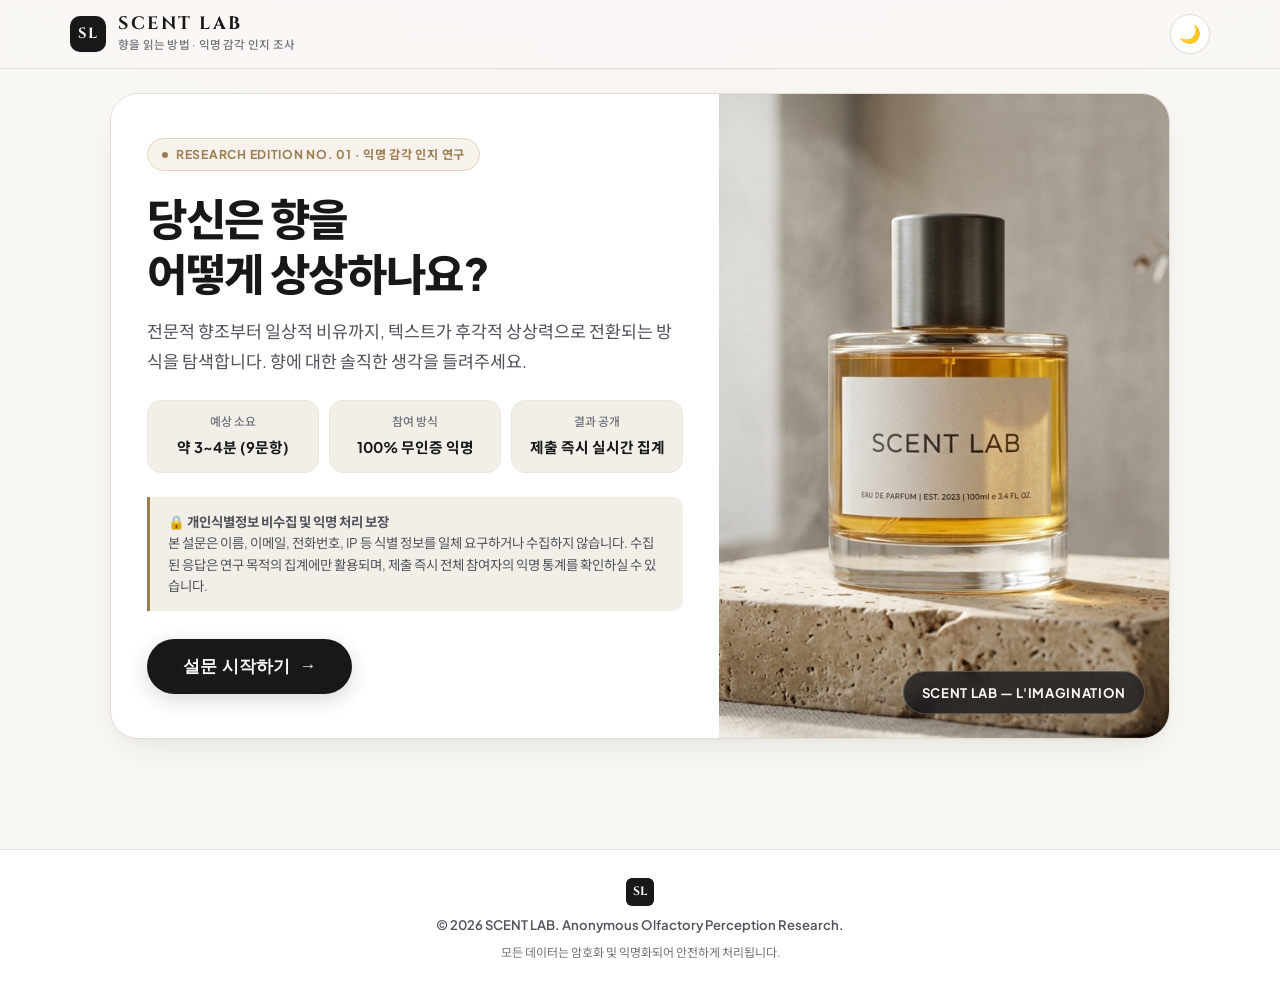
==== index.html @ ae336a23 "feat: refine minimalist luxury design and mobile UX, removing extraneous UI clutter" ====
<!DOCTYPE html>
<html lang="ko" data-theme="light">
<head>
  <meta charset="UTF-8">
  <meta name="viewport" content="width=device-width, initial-scale=1.0, maximum-scale=5.0">
  <title>SCENT LAB — 당신은 향을 어떻게 상상하나요?</title>
  <meta name="description" content="향수 설명을 읽고 실제 향이 어떻게 떠오르는지 알아보는 3분 익명 감각 인지 조사 웹앱입니다.">
  <meta name="theme-color" content="#FAF8F5" media="(prefers-color-scheme: light)">
  <meta name="theme-color" content="#0C0A09" media="(prefers-color-scheme: dark)">
  <meta name="apple-mobile-web-app-capable" content="yes">
  <meta name="apple-mobile-web-app-status-bar-style" content="default">
  <link rel="preconnect" href="https://fonts.googleapis.com">
  <link rel="preconnect" href="https://fonts.gstatic.com" crossorigin>
  <link href="https://fonts.googleapis.com/css2?family=Cinzel:wght@500;600;700&family=Noto+Sans+KR:wght@300;400;500;600;700;800&family=Plus+Jakarta+Sans:wght@400;500;600;700;800&display=swap" rel="stylesheet">
  <link rel="stylesheet" href="style.css">
</head>
<body>
  <a href="#main-content" class="skip-link">본문으로 건너뛰기</a>

  <!-- Header -->
  <header class="app-header">
    <div class="header-container">
      <a href="#" class="brand-anchor" aria-label="SCENT LAB 홈">
        <div class="brand-monogram" aria-hidden="true">SL</div>
        <div class="brand-meta">
          <span class="brand-name">SCENT LAB</span>
          <span class="brand-desc">향을 읽는 방법 · 익명 감각 인지 조사</span>
        </div>
      </a>

      <div class="header-controls">
        <button type="button" id="theme-toggle-btn" class="theme-toggle-btn" aria-label="다크 모드 또는 라이트 모드로 테마 전환" title="다크 / 라이트 모드 전환">
          <span id="theme-icon" aria-hidden="true">🌙</span>
        </button>
      </div>
    </div>
  </header>

  <!-- Main Views Container -->
  <main id="main-content" class="app-main">
    
    <!-- ==================== VIEW 1: HERO LANDING ==================== -->
    <section id="view-landing" class="view-panel active" aria-labelledby="landing-title-id">
      <div class="hero-editorial-wrap">
        <div class="hero-two-column-split">
          
          <!-- Left: Editorial Content -->
          <div class="hero-left-content">
            <div class="hero-edition-pill">
              <span class="dot" aria-hidden="true"></span>
              <span>Research Edition No. 01 · 익명 감각 인지 연구</span>
            </div>

            <h1 id="landing-title-id" class="hero-main-headline">
              당신은 향을<br>어떻게 상상하나요?
            </h1>

            <p class="hero-sub-statement">
              전문적 향조부터 일상적 비유까지, 텍스트가 후각적 상상력으로 전환되는 방식을 탐색합니다. 향에 대한 솔직한 생각을 들려주세요.
            </p>

            <!-- Stats Banner: 3 Compact Cards -->
            <div class="hero-stats-banner">
              <div class="hero-stat-card">
                <span class="stat-card-label">예상 소요</span>
                <span class="stat-card-value">약 3~4분 (9문항)</span>
              </div>
              <div class="hero-stat-card">
                <span class="stat-card-label">참여 방식</span>
                <span class="stat-card-value">100% 무인증 익명</span>
              </div>
              <div class="hero-stat-card">
                <span class="stat-card-label">결과 공개</span>
                <span class="stat-card-value">제출 즉시 실시간 집계</span>
              </div>
            </div>

            <!-- Privacy Guarantee Banner -->
            <div class="hero-privacy-clause">
              <strong>🔒 개인식별정보 비수집 및 익명 처리 보장</strong>
              <p>본 설문은 이름, 이메일, 전화번호, IP 등 식별 정보를 일체 요구하거나 수집하지 않습니다. 수집된 응답은 연구 목적의 집계에만 활용되며, 제출 즉시 전체 참여자의 익명 통계를 확인하실 수 있습니다.</p>
            </div>

            <button type="button" id="btn-start-survey" class="hero-cta-btn">
              <span>설문 시작하기</span>
              <span class="arrow-icon" aria-hidden="true">→</span>
            </button>
          </div>

          <!-- Right: Perfume Visual Plinth -->
          <div class="hero-visual-pane">
            <img src="assets/perfume-hero.jpg" alt="SCENT LAB 니치 향수 시그니처 글래스 보틀" class="hero-bottle-img">
            <div class="hero-badge-overlay">
              <span class="hero-badge-title">SCENT LAB — L'IMAGINATION</span>
            </div>
          </div>

        </div>
      </div>
    </section>

    <!-- ==================== VIEW 2: SURVEY ==================== -->
    <section id="view-survey" class="view-panel" aria-label="향수 인식 설문 조사">
      
      <!-- Progress Bar -->
      <div class="survey-progress-bar-wrap">
        <div class="progress-header-row">
          <span id="progress-label" class="progress-step-text">진행 상황: 1단계 / 4단계</span>
          <span id="progress-percent" class="progress-pct-badge">0%</span>
        </div>
        <div class="progress-groove" role="progressbar" aria-valuemin="0" aria-valuemax="100" aria-valuenow="0" id="survey-progressbar">
          <div id="progress-fill" class="progress-fill-glow"></div>
        </div>
      </div>

      <!-- 2-Column Responsive Layout -->
      <div class="survey-grid-container">
        
        <!-- Reference Panel: Left Column -->
        <aside id="reference-panel" class="reference-sticky-deck" aria-label="향 설명 참고자료">
          <div class="ref-photo-header">
            <img src="assets/perfume-lab.jpg" alt="향수 연구소 시향지 아틀리에">
            <div class="ref-photo-overlay">
              <span class="ref-photo-title">Sensory Lab Notes</span>
            </div>
          </div>

          <div class="ref-deck-content">
            <button type="button" id="ref-accordion-btn" class="ref-accordion-trigger" aria-expanded="true" aria-controls="ref-content">
              <span>향 설명 참고자료</span>
              <span class="ref-accordion-icon" aria-hidden="true">▼</span>
            </button>

            <div id="ref-content" class="ref-content-body">
              <p id="ref-intro-text" class="ref-intro-note">
                다음은 향수를 표현하는 세 가지 설명 방식입니다. 각 설명을 읽고 실제로 어떤 향이 날지 상상해 본 뒤 질문에 답변해 주세요.
              </p>

              <div class="scent-cards-stack">
                <!-- Card A -->
                <article id="card-desc-a" class="scent-spec-box">
                  <div class="scent-box-top">
                    <span class="scent-badge-tag">설명 A</span>
                    <span class="scent-tone-label">전문 용어 / 노트 기반</span>
                  </div>
                  <p class="scent-quote-text">
                    "알데하이드 탑 노트와 오크모스, 일랑일랑이 어우러지며, 베이스의 애니멀릭한 머스크로 마무리되는 향"
                  </p>
                </article>

                <!-- Card B -->
                <article id="card-desc-b" class="scent-spec-box">
                  <div class="scent-box-top">
                    <span class="scent-badge-tag">설명 B</span>
                    <span class="scent-tone-label">감성적 / 추상적 묘사</span>
                  </div>
                  <p class="scent-quote-text">
                    "햇살이 쏟아지는 주말 아침, 새하얀 침구 위에서 뒹굴 때 느껴지는 나른하고 포근한 분위기의 향"
                  </p>
                </article>

                <!-- Card C -->
                <article id="card-desc-c" class="scent-spec-box">
                  <div class="scent-box-top">
                    <span class="scent-badge-tag">설명 C</span>
                    <span class="scent-tone-label">경험 / 비유 기반</span>
                  </div>
                  <p class="scent-quote-text">
                    "햇볕에 바싹 말린 깨끗한 면 티셔츠에서 나는 뽀송뽀송한 섬유유연제 냄새"
                  </p>
                </article>
              </div>
            </div>
          </div>
        </aside>

        <!-- Right: Survey Questions Stream -->
        <div class="survey-questions-stream">

          <!-- Validation Alert -->
          <div id="validation-alert" class="error-alert-banner" role="alert" aria-live="assertive">
            <span aria-hidden="true">⚠️</span>
            <span id="validation-error-text">모든 필수 항목에 답변해 주세요.</span>
          </div>

          <form id="survey-form" novalidate>
            
            <!-- SECTION 1: Q1, Q2 -->
            <div id="sec-1" class="section-wrapper active">
              
              <!-- Q1 -->
              <div id="q1-card" class="question-deck-card">
                <fieldset class="question-fieldset">
                  <legend class="question-legend-title">
                    Q1. 평소 향수에 대한 관심도와 사용 빈도는 어느 정도인가요?
                  </legend>
                  <div class="choices-stack">
                    <label class="choice-card-label" for="q1_beginner">
                      <input type="radio" id="q1_beginner" name="q1" value="beginner">
                      <span class="custom-radio-mark" aria-hidden="true"></span>
                      <span class="choice-content-text">향수를 거의 사용하지 않거나, 이제 막 관심을 가지기 시작했다.</span>
                    </label>
                    <label class="choice-card-label" for="q1_general">
                      <input type="radio" id="q1_general" name="q1" value="general">
                      <span class="custom-radio-mark" aria-hidden="true"></span>
                      <span class="choice-content-text">가끔 사용하며, 유명한 향수 위주로 알고 있다.</span>
                    </label>
                    <label class="choice-card-label" for="q1_experienced">
                      <input type="radio" id="q1_experienced" name="q1" value="experienced">
                      <span class="custom-radio-mark" aria-hidden="true"></span>
                      <span class="choice-content-text">자주 사용하며, 다양한 향조(노트)와 브랜드에 대해 잘 알고 있다.</span>
                    </label>
                  </div>
                </fieldset>
              </div>

              <!-- Q2 -->
              <div id="q2-card" class="question-deck-card">
                <fieldset class="question-fieldset">
                  <legend class="question-legend-title">
                    Q2. 지금까지 온라인에서 직접 시향하지 않고 향수를 구매(블라인드 구매)한 횟수는 총 몇 회인가요?
                  </legend>
                  <div class="question-hint-box">
                    ※ 블라인드 구매란 향수를 직접 맡아보지 않고, 온라인의 설명이나 후기 등을 참고하여 구매하는 것을 의미합니다.
                  </div>
                  <div class="choices-grid-compact">
                    <label class="choice-card-label" for="q2_0">
                      <input type="radio" id="q2_0" name="q2" value="0">
                      <span class="custom-radio-mark" aria-hidden="true"></span>
                      <span class="choice-content-text">0회 (구매 경험 없음)</span>
                    </label>
                    <label class="choice-card-label" for="q2_1">
                      <input type="radio" id="q2_1" name="q2" value="1">
                      <span class="custom-radio-mark" aria-hidden="true"></span>
                      <span class="choice-content-text">1회</span>
                    </label>
                    <label class="choice-card-label" for="q2_2">
                      <input type="radio" id="q2_2" name="q2" value="2">
                      <span class="custom-radio-mark" aria-hidden="true"></span>
                      <span class="choice-content-text">2회</span>
                    </label>
                    <label class="choice-card-label" for="q2_3">
                      <input type="radio" id="q2_3" name="q2" value="3">
                      <span class="custom-radio-mark" aria-hidden="true"></span>
                      <span class="choice-content-text">3회</span>
                    </label>
                    <label class="choice-card-label" for="q2_4">
                      <input type="radio" id="q2_4" name="q2" value="4">
                      <span class="custom-radio-mark" aria-hidden="true"></span>
                      <span class="choice-content-text">4회</span>
                    </label>
                    <label class="choice-card-label" for="q2_5">
                      <input type="radio" id="q2_5" name="q2" value="5">
                      <span class="custom-radio-mark" aria-hidden="true"></span>
                      <span class="choice-content-text">5회</span>
                    </label>
                    <label class="choice-card-label" for="q2_6_10">
                      <input type="radio" id="q2_6_10" name="q2" value="6_10">
                      <span class="custom-radio-mark" aria-hidden="true"></span>
                      <span class="choice-content-text">6~10회</span>
                    </label>
                    <label class="choice-card-label" for="q2_11_plus">
                      <input type="radio" id="q2_11_plus" name="q2" value="11_plus">
                      <span class="custom-radio-mark" aria-hidden="true"></span>
                      <span class="choice-content-text">11회 이상</span>
                    </label>
                  </div>
                </fieldset>
              </div>

            </div>

            <!-- SECTION 2: Q3 (조건부 분기) -->
            <div id="sec-2" class="section-wrapper">
              <div id="q3-card" class="question-deck-card">
                <fieldset class="question-fieldset">
                  <legend class="question-legend-title">
                    Q3. 가장 최근 블라인드 구매한 향수의 실제 향은 기대했던 향과 비교했을 때 얼마나 만족스러웠나요?
                  </legend>
                  
                  <div class="scale-rating-deck">
                    <div class="scale-tiles-grid">
                      <label class="scale-tile-btn" for="q3_1">
                        <input type="radio" id="q3_1" name="q3" value="1">
                        <span class="scale-digit">1</span>
                      </label>
                      <label class="scale-tile-btn" for="q3_2">
                        <input type="radio" id="q3_2" name="q3" value="2">
                        <span class="scale-digit">2</span>
                      </label>
                      <label class="scale-tile-btn" for="q3_3">
                        <input type="radio" id="q3_3" name="q3" value="3">
                        <span class="scale-digit">3</span>
                      </label>
                      <label class="scale-tile-btn" for="q3_4">
                        <input type="radio" id="q3_4" name="q3" value="4">
                        <span class="scale-digit">4</span>
                      </label>
                      <label class="scale-tile-btn" for="q3_5">
                        <input type="radio" id="q3_5" name="q3" value="5">
                        <span class="scale-digit">5</span>
                      </label>
                    </div>
                    <div class="scale-poles-row">
                      <span>1: 매우 불만족</span>
                      <span>3: 보통</span>
                      <span>5: 매우 만족</span>
                    </div>
                  </div>
                </fieldset>
              </div>
            </div>

            <!-- SECTION 3: Q4, Q5 -->
            <div id="sec-3" class="section-wrapper">
              
              <!-- Q4 -->
              <div id="q4-card" class="question-deck-card">
                <fieldset class="question-fieldset">
                  <legend class="question-legend-title">
                    Q4. [설명 A]와 같은 전문적인 향료 중심 설명을 읽었을 때, 실제 향이 얼마나 구체적으로 상상되시나요?
                  </legend>
                  <p class="question-hint-box">※ 참고자료의 [설명 A] 문장을 읽고 답변해 주세요.</p>

                  <div class="scale-rating-deck">
                    <div class="scale-tiles-grid">
                      <label class="scale-tile-btn" for="q4_1">
                        <input type="radio" id="q4_1" name="q4" value="1">
                        <span class="scale-digit">1</span>
                      </label>
                      <label class="scale-tile-btn" for="q4_2">
                        <input type="radio" id="q4_2" name="q4" value="2">
                        <span class="scale-digit">2</span>
                      </label>
                      <label class="scale-tile-btn" for="q4_3">
                        <input type="radio" id="q4_3" name="q4" value="3">
                        <span class="scale-digit">3</span>
                      </label>
                      <label class="scale-tile-btn" for="q4_4">
                        <input type="radio" id="q4_4" name="q4" value="4">
                        <span class="scale-digit">4</span>
                      </label>
                      <label class="scale-tile-btn" for="q4_5">
                        <input type="radio" id="q4_5" name="q4" value="5">
                        <span class="scale-digit">5</span>
                      </label>
                    </div>
                    <div class="scale-poles-row">
                      <span>1: 전혀 상상되지 않음</span>
                      <span>3: 보통이다</span>
                      <span>5: 매우 선명하게 상상됨</span>
                    </div>
                  </div>
                </fieldset>
              </div>

              <!-- Q5 -->
              <div id="q5-card" class="question-deck-card">
                <fieldset class="question-fieldset">
                  <legend class="question-legend-title">
                    Q5. [설명 A]를 읽고 향을 상상할 때, 다음 중 어떤 것에 가장 크게 의존하셨나요?
                  </legend>
                  <div class="choices-stack">
                    <label class="choice-card-label" for="q5_ingredient">
                      <input type="radio" id="q5_ingredient" name="q5" value="ingredient_knowledge">
                      <span class="custom-radio-mark" aria-hidden="true"></span>
                      <span class="choice-content-text">'알데하이드', '오크모스' 등 개별 향료에 대한 나의 사전 지식</span>
                    </label>
                    <label class="choice-card-label" for="q5_word">
                      <input type="radio" id="q5_word" name="q5" value="word_impression">
                      <span class="custom-radio-mark" aria-hidden="true"></span>
                      <span class="choice-content-text">단어들이 주는 막연한 어감이나 전반적인 분위기</span>
                    </label>
                    <label class="choice-card-label" for="q5_memory">
                      <input type="radio" id="q5_memory" name="q5" value="past_smell_memory">
                      <span class="custom-radio-mark" aria-hidden="true"></span>
                      <span class="choice-content-text">과거에 맡아본 비슷한 향수나 화장품의 기억</span>
                    </label>
                    <label class="choice-card-label" for="q5_cannot">
                      <input type="radio" id="q5_cannot" name="q5" value="cannot_imagine">
                      <span class="custom-radio-mark" aria-hidden="true"></span>
                      <span class="choice-content-text">향이 거의 상상되지 않음</span>
                    </label>
                  </div>
                </fieldset>
              </div>

            </div>

            <!-- SECTION 4: Q6, Q7 -->
            <div id="sec-4" class="section-wrapper">
              
              <!-- Q6 -->
              <div id="q6-card" class="question-deck-card">
                <fieldset class="question-fieldset">
                  <legend class="question-legend-title">
                    Q6. 위 세 가지 설명(A, B, C) 중 실제 향을 머릿속으로 떠올리기 가장 쉬웠던 설명은 무엇인가요?
                  </legend>

                  <div class="choices-stack">
                    <label class="choice-card-label" for="q6_a">
                      <input type="radio" id="q6_a" name="q6" value="a">
                      <span class="custom-radio-mark" aria-hidden="true"></span>
                      <span class="choice-content-text">설명 A (전문 용어 / 노트 기반)</span>
                    </label>
                    <label class="choice-card-label" for="q6_b">
                      <input type="radio" id="q6_b" name="q6" value="b">
                      <span class="custom-radio-mark" aria-hidden="true"></span>
                      <span class="choice-content-text">설명 B (감성적 / 추상적 묘사)</span>
                    </label>
                    <label class="choice-card-label" for="q6_c">
                      <input type="radio" id="q6_c" name="q6" value="c">
                      <span class="custom-radio-mark" aria-hidden="true"></span>
                      <span class="choice-content-text">설명 C (경험 / 비유 기반)</span>
                    </label>
                  </div>
                </fieldset>
              </div>

              <!-- Q7 -->
              <div id="q7-card" class="question-deck-card">
                <fieldset class="question-fieldset">
                  <legend class="question-legend-title">
                    Q7. 향수의 텍스트 설명을 읽고 향을 상상할 때, 평소 본인은 어떤 방식을 주로 사용하나요?
                  </legend>
                  <div class="choices-stack">
                    <label class="choice-card-label" for="q7_combine">
                      <input type="radio" id="q7_combine" name="q7" value="combine_notes">
                      <span class="custom-radio-mark" aria-hidden="true"></span>
                      <span class="choice-content-text">탑/미들/베이스 노트의 향료들을 머릿속에서 조합해 본다.</span>
                    </label>
                    <label class="choice-card-label" for="q7_mood">
                      <input type="radio" id="q7_mood" name="q7" value="imagine_mood">
                      <span class="custom-radio-mark" aria-hidden="true"></span>
                      <span class="choice-content-text">설명이 주는 이미지나 분위기(예: 시크함, 따뜻함)를 떠올린다.</span>
                    </label>
                    <label class="choice-card-label" for="q7_match">
                      <input type="radio" id="q7_match" name="q7" value="match_memory">
                      <span class="custom-radio-mark" aria-hidden="true"></span>
                      <span class="choice-content-text">과거에 경험했던 특정 공간, 사물, 자연의 냄새와 연결해 본다.</span>
                    </label>
                  </div>
                </fieldset>
              </div>

            </div>

            <!-- SECTION 5: Q8, Q9 -->
            <div id="sec-5" class="section-wrapper">
              
              <!-- Q8 -->
              <div id="q8-card" class="question-deck-card">
                <fieldset class="question-fieldset">
                  <legend class="question-legend-title">
                    Q8. 온라인에서 향수를 구매한다고 가정할 때, 다음 중 어떤 방식의 설명이 실제 향을 예상하는 데 가장 도움이 될 것 같나요?
                  </legend>
                  <div class="choices-stack">
                    <label class="choice-card-label" for="q8_pro">
                      <input type="radio" id="q8_pro" name="q8" value="professional">
                      <span class="custom-radio-mark" aria-hidden="true"></span>
                      <span class="choice-content-text">전문적인 향조 구조 제공 (예: 탑-베르가못, 미들-자스민, 베이스-머스크)</span>
                    </label>
                    <label class="choice-card-label" for="q8_emo">
                      <input type="radio" id="q8_emo" name="q8" value="emotional">
                      <span class="custom-radio-mark" aria-hidden="true"></span>
                      <span class="choice-content-text">감성적인 분위기와 스토리 제공 (예: 이슬 맺힌 숲속을 걷는 듯한 신비로움)</span>
                    </label>
                    <label class="choice-card-label" for="q8_day">
                      <input type="radio" id="q8_day" name="q8" value="everyday">
                      <span class="custom-radio-mark" aria-hidden="true"></span>
                      <span class="choice-content-text">일상적이고 직관적인 비유 제공 (예: 갓 씻고 나온 후의 비누 향, 섬유유연제 향)</span>
                    </label>
                  </div>
                </fieldset>
              </div>

              <!-- Q9 -->
              <div id="q9-card" class="question-deck-card">
                <fieldset class="question-fieldset">
                  <legend class="question-legend-title">
                    Q9. 기존 향수 쇼핑몰에서 주로 사용하는 감성적이고 추상적인 묘사(예: 파리의 밤거리, 우아한 여인의 향기 등)가 실제 향을 예상하는 데 얼마나 신뢰할 만하다고 생각하시나요?
                  </legend>
                  
                  <div class="scale-rating-deck">
                    <div class="scale-tiles-grid">
                      <label class="scale-tile-btn" for="q9_1">
                        <input type="radio" id="q9_1" name="q9" value="1">
                        <span class="scale-digit">1</span>
                      </label>
                      <label class="scale-tile-btn" for="q9_2">
                        <input type="radio" id="q9_2" name="q9" value="2">
                        <span class="scale-digit">2</span>
                      </label>
                      <label class="scale-tile-btn" for="q9_3">
                        <input type="radio" id="q9_3" name="q9" value="3">
                        <span class="scale-digit">3</span>
                      </label>
                      <label class="scale-tile-btn" for="q9_4">
                        <input type="radio" id="q9_4" name="q9" value="4">
                        <span class="scale-digit">4</span>
                      </label>
                      <label class="scale-tile-btn" for="q9_5">
                        <input type="radio" id="q9_5" name="q9" value="5">
                        <span class="scale-digit">5</span>
                      </label>
                    </div>
                    <div class="scale-poles-row">
                      <span>1: 전혀 신뢰하지 않음</span>
                      <span>3: 보통이다</span>
                      <span>5: 매우 신뢰한다</span>
                    </div>
                  </div>
                </fieldset>
              </div>

            </div>

            <!-- Sticky Bottom Form Action Dock -->
            <div class="form-nav-dock">
              <div class="form-nav-deck">
                <button type="button" id="btn-prev" class="btn-nav-prev" style="display: none;">
                  ← 이전
                </button>
                <div style="flex: 1;"></div>
                <button type="button" id="btn-next" class="btn-nav-next">
                  다음 단계 →
                </button>
                <button type="button" id="btn-submit" class="btn-nav-next" style="display: none;">
                  응답 제출하기
                </button>
              </div>
            </div>

          </form>

        </div>

      </div>

    </section>

    <!-- ==================== VIEW 3: SUBMITTING ==================== -->
    <section id="view-submitting" class="view-panel" aria-live="polite">
      <div class="submitting-card">
        <div class="luxury-spinner" aria-hidden="true"></div>
        <h2 class="submitting-title">응답을 제출하는 중입니다</h2>
        <p class="submitting-desc">익명 데이터를 안전하게 기록하고 실시간 통계 결과를 불러오고 있습니다...</p>
      </div>
    </section>

    <!-- ==================== VIEW 4: SUCCESS & STATS ==================== -->
    <section id="view-success" class="view-panel" aria-labelledby="success-title-id">
      
      <div class="success-header-card">
        <div class="success-check-badge" aria-hidden="true">✓</div>
        <h1 id="success-title-id" class="success-heading-text">응답이 성공적으로 제출되었습니다</h1>
        <p class="success-lead-text">소중한 의견에 깊이 감사드립니다. 전체 참여자의 실시간 익명 집계 통계를 확인하세요.</p>
      </div>

      <div id="stats-container">
        
        <div class="dashboard-title-row">
          <div class="dashboard-heading-group">
            <h2 class="dashboard-title">전체 참여자 응답 실시간 집계</h2>
            <span class="dashboard-sub">익명 통계 데이터</span>
          </div>
          <span id="stats-total-badge" class="sample-n-badge">총 접수: 0건</span>
        </div>

        <!-- 1) 표본 수 부족 안내 (< 5건) -->
        <div id="stats-insufficient" class="insufficient-box" style="display: none;">
          <p><strong>📊 개인정보 보호 및 익명성 보장을 위해 최소 5건 이상 접수 시 통계가 공개됩니다.</strong></p>
          <p id="stats-insufficient-msg" class="insufficient-subtext">
            현재 총 0건이 접수되었습니다. 일정 건수가 모이면 자동으로 통계가 표시됩니다.
          </p>
        </div>

        <!-- 2) 통계 준비 완료 (>= 5건) -->
        <div id="stats-ready" class="stats-content-deck" style="display: none;">
          
          <!-- Key Insights Header Grid (Q6, Q8) -->
          <div class="featured-insights-grid">
            
            <!-- Q6 Card -->
            <article class="insight-card gold-highlight" id="stat-card-q6">
              <div class="insight-card-header">
                <h3 class="insight-title-text">Q6. 상상하기 가장 쉬웠던 설명</h3>
                <span class="key-tag">핵심 인사이트</span>
              </div>
              <div class="bars-container" id="chart-bars-q6"></div>
            </article>

            <!-- Q8 Card -->
            <article class="insight-card gold-highlight" id="stat-card-q8">
              <div class="insight-card-header">
                <h3 class="insight-title-text">Q8. 실제 향 예상에 도움되는 설명</h3>
                <span class="key-tag">구매 정보 가치</span>
              </div>
              <div class="bars-container" id="chart-bars-q8"></div>
            </article>

          </div>

          <!-- Full Questions Accordion -->
          <div class="full-stats-accordion">
            <button type="button" id="toggle-all-stats-btn" class="accordion-btn" aria-expanded="false" aria-controls="all-stats-wrapper">
              <span class="accordion-btn-text">전체 문항(Q1 ~ Q9) 상세 통계 보기</span>
              <span id="all-stats-icon" class="accordion-arrow" aria-hidden="true">▼</span>
            </button>

            <div id="all-stats-wrapper" class="all-charts-grid" style="display: none;">
              
              <!-- Q1 -->
              <article class="insight-card" id="stat-card-q1">
                <div class="insight-card-header">
                  <h4 class="insight-title-text">Q1. 평소 향수 관심도/빈도</h4>
                </div>
                <div class="bars-container" id="chart-bars-q1"></div>
              </article>

              <!-- Q2 -->
              <article class="insight-card" id="stat-card-q2">
                <div class="insight-card-header">
                  <h4 class="insight-title-text">Q2. 블라인드 구매 횟수</h4>
                </div>
                <div class="bars-container" id="chart-bars-q2"></div>
              </article>

              <!-- Q3 -->
              <article class="insight-card" id="stat-card-q3">
                <div class="insight-card-header">
                  <h4 class="insight-title-text">Q3. 최근 블라인드 구매 만족도</h4>
                  <span class="mean-pill-badge" id="mean-badge-q3">평균 -점</span>
                </div>
                <div id="q3-hidden-notice" class="q3-notice-text" style="display: none;">
                  * 블라인드 구매 유경험자(Q2 &gt; 0) 응답이 5건 미만입니다.
                </div>
                <div class="bars-container" id="chart-bars-q3"></div>
              </article>

              <!-- Q4 -->
              <article class="insight-card" id="stat-card-q4">
                <div class="insight-card-header">
                  <h4 class="insight-title-text">Q4. 전문 설명(A) 상상 선명도</h4>
                  <span class="mean-pill-badge" id="mean-badge-q4">평균 -점</span>
                </div>
                <div class="bars-container" id="chart-bars-q4"></div>
              </article>

              <!-- Q5 -->
              <article class="insight-card" id="stat-card-q5">
                <div class="insight-card-header">
                  <h4 class="insight-title-text">Q5. 전문 설명 상상 시 의존 정보</h4>
                </div>
                <div class="bars-container" id="chart-bars-q5"></div>
              </article>

              <!-- Q7 -->
              <article class="insight-card" id="stat-card-q7">
                <div class="insight-card-header">
                  <h4 class="insight-title-text">Q7. 평소 텍스트 향 상상 방식</h4>
                </div>
                <div class="bars-container" id="chart-bars-q7"></div>
              </article>

              <!-- Q9 -->
              <article class="insight-card" id="stat-card-q9">
                <div class="insight-card-header">
                  <h4 class="insight-title-text">Q9. 기존 감성 묘사 신뢰도</h4>
                  <span class="mean-pill-badge" id="mean-badge-q9">평균 -점</span>
                </div>
                <div class="bars-container" id="chart-bars-q9"></div>
              </article>

            </div>
          </div>

          <p class="disclaimer-caption">
            * 본 통계는 참여자들의 주관적 인식에 대한 익명 집계이며, 특정 향수의 객관적 품질을 증명하는 것은 아닙니다.
          </p>

        </div>

      </div>

    </section>

    <!-- ==================== VIEW 5: CLOSED ==================== -->
    <section id="view-closed" class="view-panel" aria-labelledby="closed-title-id">
      <div class="closed-box">
        <h1 id="closed-title-id" class="hero-main-headline">설문 조사가 종료되었습니다</h1>
        <p class="hero-sub-statement">SCENT LAB 향수 인식 조사가 마감되었습니다. 참여해 주신 모든 분들께 진심으로 감사드립니다.</p>
      </div>
    </section>

    <!-- ==================== VIEW 6: ERROR ==================== -->
    <section id="view-error" class="view-panel" aria-labelledby="error-title-id">
      <div class="error-box">
        <h2 id="error-heading-id" class="error-heading">접속 또는 저장 중 오류가 발생했습니다</h2>
        <p id="error-msg-text" class="hero-sub-statement">일시적인 네트워크 장애이거나 서버 설정 확인이 필요합니다.</p>
        <button type="button" id="btn-retry" class="hero-cta-btn">다시 시도하기</button>
      </div>
    </section>

  </main>

  <!-- Footer -->
  <footer class="app-footer">
    <div class="footer-container">
      <div class="footer-monogram">SL</div>
      <p class="footer-copy">© 2026 SCENT LAB. Anonymous Olfactory Perception Research.</p>
      <p class="footer-sub">모든 데이터는 암호화 및 익명화되어 안전하게 처리됩니다.</p>
    </div>
  </footer>

  <!-- Application Logic -->
  <script src="app.js"></script>
</body>
</html>
---- style.css ----
/* ==========================================================================
   SCENT LAB — Ultra-Luxury Niche Perfume Perception Research Design System
   Achromatic & Warm Travertine Palette · Mobile-First Responsive Architecture
   ========================================================================== */

@import url('https://fonts.googleapis.com/css2?family=Plus+Jakarta+Sans:ital,wght@0,300;0,400;0,500;0,600;0,700;0,800;1,400&family=Noto+Sans+KR:wght@300;400;500;600;700;800&family=Cinzel:wght@500;600;700&display=swap');

:root {
  /* Light Mode Palette (Warm Travertine, Fine Glass, Charcoal) */
  --bg-main: #FAF8F5;
  --bg-surface: #FFFFFF;
  --bg-card: rgba(255, 255, 255, 0.96);
  --bg-subtle: #F2EFE9;
  --bg-hover: #E9E5DD;

  --border-color: #E2DDD5;
  --border-subtle: #EBE7DF;
  --border-focus: #18181B;

  --text-main: #18181B;
  --text-sub: #52525B;
  --text-muted: #71717A;
  --text-inverse: #FAF8F5;

  --primary: #18181B;
  --primary-hover: #27272A;
  --primary-fg: #FAF8F5;

  --scent-gold: #9E7D52;
  --scent-gold-light: #F7F3EC;
  --scent-gold-border: #E2D3BE;

  --danger: #DC2626;
  --danger-bg: #FEF2F2;
  --danger-border: #FECACA;
  --success: #16A34A;
  --success-bg: #F0FDF4;
  --success-border: #BBF7D0;

  --font-serif: 'Cinzel', serif;
  --font-sans: 'Plus Jakarta Sans', 'Noto Sans KR', -apple-system, BlinkMacSystemFont, 'Segoe UI', Roboto, sans-serif;

  --radius-xs: 6px;
  --radius-sm: 10px;
  --radius-md: 14px;
  --radius-lg: 20px;
  --radius-xl: 28px;
  --radius-pill: 9999px;

  --shadow-sm: 0 1px 3px rgba(24, 24, 27, 0.04);
  --shadow-md: 0 4px 16px -2px rgba(24, 24, 27, 0.06), 0 2px 4px -1px rgba(24, 24, 27, 0.03);
  --shadow-lg: 0 16px 36px -8px rgba(24, 24, 27, 0.08), 0 4px 12px -2px rgba(24, 24, 27, 0.04);
  --shadow-glow: 0 0 25px rgba(158, 125, 82, 0.18);

  --transition-fast: 0.16s cubic-bezier(0.16, 1, 0.3, 1);
  --transition-smooth: 0.28s cubic-bezier(0.16, 1, 0.3, 1);
}

[data-theme="dark"] {
  --bg-main: #0C0A09;
  --bg-surface: #141210;
  --bg-card: rgba(20, 18, 16, 0.96);
  --bg-subtle: #1F1C18;
  --bg-hover: #2B2722;

  --border-color: #2D2822;
  --border-subtle: #221E1A;
  --border-focus: #F4F4F5;

  --text-main: #F4F4F5;
  --text-sub: #A1A1AA;
  --text-muted: #71717A;
  --text-inverse: #0C0A09;

  --primary: #F4F4F5;
  --primary-hover: #E4E4E7;
  --primary-fg: #0C0A09;

  --scent-gold: #CDB393;
  --scent-gold-light: #262019;
  --scent-gold-border: #423628;

  --danger: #EF4444;
  --danger-bg: #2A1212;
  --danger-border: #522020;
  --success: #22C55E;
  --success-bg: #0F2B17;
  --success-border: #1B592D;

  --shadow-sm: 0 1px 3px rgba(0, 0, 0, 0.4);
  --shadow-md: 0 4px 16px -2px rgba(0, 0, 0, 0.5);
  --shadow-lg: 0 16px 36px -8px rgba(0, 0, 0, 0.7);
  --shadow-glow: 0 0 30px rgba(205, 179, 147, 0.22);
}

/* Base Reset & Smooth Scroller */
*, *::before, *::after {
  box-sizing: border-box;
  margin: 0;
  padding: 0;
  -webkit-tap-highlight-color: transparent;
}

html {
  font-size: 16px;
  scroll-behavior: smooth;
  -webkit-text-size-adjust: 100%;
}

body {
  font-family: var(--font-sans);
  background-color: var(--bg-main);
  background-image: radial-gradient(ellipse 80% 50% at 50% -20%, rgba(158, 125, 82, 0.08), transparent 75%);
  color: var(--text-main);
  line-height: 1.6;
  min-height: 100vh;
  display: flex;
  flex-direction: column;
  transition: background-color var(--transition-smooth), color var(--transition-smooth);
  overflow-x: hidden;
}

[data-theme="dark"] body {
  background-image: radial-gradient(ellipse 80% 50% at 50% -20%, rgba(205, 179, 147, 0.07), transparent 75%);
}

/* Accessible Skip Link */
.skip-link {
  position: absolute;
  top: -60px;
  left: 20px;
  background: var(--primary);
  color: var(--primary-fg);
  padding: 10px 22px;
  border-radius: var(--radius-sm);
  z-index: 9999;
  font-weight: 600;
  text-decoration: none;
  transition: top var(--transition-fast);
}
.skip-link:focus {
  top: 16px;
}

/* ==========================================================================
   Header with Glassmorphism
   ========================================================================== */
.app-header {
  position: sticky;
  top: 0;
  z-index: 100;
  background: rgba(250, 248, 245, 0.88);
  backdrop-filter: blur(16px);
  -webkit-backdrop-filter: blur(16px);
  border-bottom: 1px solid var(--border-color);
  transition: background var(--transition-smooth), border-color var(--transition-smooth);
}
[data-theme="dark"] .app-header {
  background: rgba(12, 10, 9, 0.88);
}

.header-container {
  max-width: 1180px;
  margin: 0 auto;
  padding: 14px 20px;
  display: flex;
  justify-content: space-between;
  align-items: center;
}

.brand-anchor {
  display: flex;
  align-items: center;
  gap: 12px;
  text-decoration: none;
  color: inherit;
}

.brand-monogram {
  width: 36px;
  height: 36px;
  background: var(--primary);
  color: var(--primary-fg);
  border-radius: var(--radius-sm);
  display: grid;
  place-content: center;
  font-family: var(--font-serif);
  font-size: 0.92rem;
  font-weight: 700;
  letter-spacing: 0.05em;
  box-shadow: var(--shadow-sm);
}

.brand-meta {
  display: flex;
  flex-direction: column;
}

.brand-name {
  font-family: var(--font-serif);
  font-size: 1.12rem;
  font-weight: 700;
  letter-spacing: 0.14em;
  text-transform: uppercase;
  color: var(--text-main);
  line-height: 1.2;
}

.brand-desc {
  font-size: 0.72rem;
  color: var(--text-muted);
  font-weight: 500;
  letter-spacing: 0.02em;
}

.header-controls {
  display: flex;
  align-items: center;
  gap: 12px;
}

.live-status-pill {
  display: inline-flex;
  align-items: center;
  gap: 6px;
  background: var(--scent-gold-light);
  border: 1px solid var(--scent-gold-border);
  padding: 4px 10px;
  border-radius: var(--radius-pill);
  font-size: 0.72rem;
  font-weight: 700;
  color: var(--scent-gold);
  letter-spacing: 0.06em;
}
.live-dot {
  width: 6px;
  height: 6px;
  background: var(--scent-gold);
  border-radius: 50%;
  animation: pulseLiveDot 2s infinite ease-in-out;
}
@keyframes pulseLiveDot {
  0%, 100% { opacity: 1; transform: scale(1); }
  50% { opacity: 0.4; transform: scale(0.85); }
}

.theme-toggle-btn {
  background: var(--bg-surface);
  border: 1px solid var(--border-color);
  color: var(--text-main);
  width: 40px;
  height: 40px;
  border-radius: var(--radius-pill);
  display: flex;
  align-items: center;
  justify-content: center;
  cursor: pointer;
  transition: all var(--transition-fast);
  box-shadow: var(--shadow-sm);
  font-size: 1.1rem;
}
.theme-toggle-btn:hover {
  background: var(--bg-subtle);
  transform: rotate(15deg);
}
.theme-toggle-btn:active {
  transform: scale(0.92);
}

/* ==========================================================================
   Main Content Layout
   ========================================================================== */
.app-main {
  flex: 1;
  max-width: 1180px;
  width: 100%;
  margin: 0 auto;
  padding: 24px 16px 80px;
}

.view-panel {
  display: none;
}
.view-panel.active {
  display: block;
  animation: viewFadeIn 0.35s cubic-bezier(0.16, 1, 0.3, 1) forwards;
}

@keyframes viewFadeIn {
  from { opacity: 0; transform: translateY(10px); }
  to { opacity: 1; transform: translateY(0); }
}

/* ==========================================================================
   1. HERO LANDING SECTION
   ========================================================================== */
.hero-editorial-wrap {
  background: var(--bg-surface);
  border: 1px solid var(--border-color);
  border-radius: var(--radius-xl);
  box-shadow: var(--shadow-lg);
  overflow: hidden;
  margin: 0 auto 30px;
  max-width: 1060px;
}

.hero-two-column-split {
  display: grid;
  grid-template-columns: 1fr;
}
@media (min-width: 960px) {
  .hero-two-column-split {
    grid-template-columns: 1.15fr 0.85fr;
  }
}

.hero-left-content {
  padding: 44px 36px;
  display: flex;
  flex-direction: column;
  justify-content: center;
}
@media (max-width: 640px) {
  .hero-left-content {
    padding: 26px 20px;
  }
}

.hero-edition-pill {
  display: inline-flex;
  align-items: center;
  gap: 8px;
  background: var(--scent-gold-light);
  border: 1px solid var(--scent-gold-border);
  color: var(--scent-gold);
  padding: 6px 14px;
  border-radius: var(--radius-pill);
  font-size: 0.76rem;
  font-weight: 700;
  letter-spacing: 0.06em;
  text-transform: uppercase;
  margin-bottom: 20px;
  width: fit-content;
}
.hero-edition-pill .dot {
  width: 6px;
  height: 6px;
  border-radius: 50%;
  background: var(--scent-gold);
}

.hero-main-headline {
  font-size: clamp(2rem, 5vw, 2.75rem);
  font-weight: 800;
  letter-spacing: -0.03em;
  line-height: 1.25;
  color: var(--text-main);
  margin-bottom: 16px;
}

.hero-sub-statement {
  font-size: clamp(0.96rem, 2vw, 1.08rem);
  color: var(--text-sub);
  line-height: 1.7;
  margin-bottom: 24px;
  font-weight: 400;
}

/* Mobile Visual Teaser (Shown only on screens < 960px) */
.hero-mobile-visual {
  display: none;
  position: relative;
  border-radius: var(--radius-md);
  overflow: hidden;
  margin-bottom: 22px;
  background: #E5DEC9;
  height: 220px;
}
@media (max-width: 959px) {
  .hero-mobile-visual {
    display: block;
  }
}
.hero-mobile-img {
  width: 100%;
  height: 100%;
  object-fit: cover;
  display: block;
}
.hero-mobile-badge {
  position: absolute;
  bottom: 12px;
  right: 12px;
  background: rgba(24, 24, 27, 0.78);
  backdrop-filter: blur(8px);
  color: #FAF8F5;
  padding: 6px 14px;
  border-radius: var(--radius-pill);
  font-size: 0.72rem;
  font-weight: 600;
  letter-spacing: 0.05em;
  border: 1px solid rgba(255, 255, 255, 0.2);
}

/* Stats Banner: 3 responsive cards */
.hero-stats-banner {
  display: grid;
  grid-template-columns: repeat(3, 1fr);
  gap: 10px;
  margin-bottom: 24px;
}
@media (max-width: 480px) {
  .hero-stats-banner {
    gap: 6px;
  }
}

.hero-stat-card {
  background: var(--bg-subtle);
  border: 1px solid var(--border-subtle);
  border-radius: var(--radius-md);
  padding: 12px 8px;
  text-align: center;
  transition: transform var(--transition-fast), border-color var(--transition-fast);
}
.hero-stat-card:hover {
  border-color: var(--scent-gold-border);
}
.stat-card-label {
  font-size: 0.74rem;
  color: var(--text-muted);
  font-weight: 500;
  display: block;
  margin-bottom: 2px;
}
.stat-card-value {
  font-size: clamp(0.78rem, 2.5vw, 0.92rem);
  font-weight: 700;
  color: var(--text-main);
  white-space: nowrap;
}

/* Privacy Guarantee Clause */
.hero-privacy-clause {
  background: var(--bg-subtle);
  border-left: 3px solid var(--scent-gold);
  border-radius: 0 var(--radius-sm) var(--radius-sm) 0;
  padding: 14px 18px;
  font-size: 0.84rem;
  color: var(--text-sub);
  line-height: 1.6;
  margin-bottom: 28px;
}
.privacy-clause-title {
  display: flex;
  align-items: center;
  gap: 6px;
  margin-bottom: 4px;
  color: var(--text-main);
  font-weight: 700;
}
.privacy-lock-icon {
  font-size: 0.9rem;
}

.hero-cta-btn {
  background: var(--primary);
  color: var(--primary-fg);
  font-size: 1.05rem;
  font-weight: 700;
  padding: 16px 36px;
  border-radius: var(--radius-pill);
  border: none;
  cursor: pointer;
  display: inline-flex;
  align-items: center;
  justify-content: center;
  gap: 10px;
  box-shadow: 0 6px 20px rgba(24, 24, 27, 0.16);
  transition: all var(--transition-fast);
  min-height: 52px;
  width: fit-content;
}
@media (max-width: 640px) {
  .hero-cta-btn {
    width: 100%;
  }
}
.hero-cta-btn:hover {
  background: var(--primary-hover);
  transform: translateY(-2px);
  box-shadow: 0 10px 28px rgba(24, 24, 27, 0.22);
}
.hero-cta-btn:active {
  transform: scale(0.98);
}
.hero-cta-btn .arrow-icon {
  transition: transform var(--transition-fast);
}
.hero-cta-btn:hover .arrow-icon {
  transform: translateX(4px);
}

/* Desktop Visual Pane */
.hero-visual-pane {
  position: relative;
  overflow: hidden;
  background: #E5DEC9;
  min-height: 380px;
}
@media (max-width: 959px) {
  .hero-visual-pane {
    display: none;
  }
}
.hero-bottle-img {
  width: 100%;
  height: 100%;
  object-fit: cover;
  display: block;
  transition: transform 0.8s ease;
}
.hero-visual-pane:hover .hero-bottle-img {
  transform: scale(1.03);
}

.hero-badge-overlay {
  position: absolute;
  bottom: 24px;
  right: 24px;
  background: rgba(24, 24, 27, 0.78);
  backdrop-filter: blur(10px);
  color: #FAF8F5;
  padding: 10px 18px;
  border-radius: var(--radius-pill);
  display: flex;
  flex-direction: column;
  align-items: flex-end;
  border: 1px solid rgba(255, 255, 255, 0.2);
}
.hero-badge-edition {
  font-size: 0.65rem;
  letter-spacing: 0.1em;
  color: var(--scent-gold);
  text-transform: uppercase;
}
.hero-badge-title {
  font-size: 0.82rem;
  font-weight: 700;
  letter-spacing: 0.05em;
}

/* ==========================================================================
   2. SURVEY VIEW & STEPPER
   ========================================================================== */
.survey-progress-bar-wrap {
  margin-bottom: 24px;
}

.progress-header-row {
  display: flex;
  justify-content: space-between;
  align-items: center;
  margin-bottom: 8px;
  gap: 12px;
}

.progress-info-group {
  display: flex;
  align-items: center;
  gap: 10px;
  flex-wrap: wrap;
}

.progress-step-text {
  font-size: 0.86rem;
  font-weight: 700;
  color: var(--text-main);
}

.progress-stage-pill {
  font-size: 0.75rem;
  font-weight: 600;
  color: var(--text-muted);
  background: var(--bg-subtle);
  border: 1px solid var(--border-subtle);
  padding: 2px 10px;
  border-radius: var(--radius-pill);
}

.progress-pct-badge {
  font-size: 0.84rem;
  font-weight: 800;
  color: var(--scent-gold);
  font-variant-numeric: tabular-nums;
  background: var(--scent-gold-light);
  border: 1px solid var(--scent-gold-border);
  padding: 2px 10px;
  border-radius: var(--radius-pill);
}

.progress-groove {
  width: 100%;
  height: 7px;
  background: var(--bg-subtle);
  border: 1px solid var(--border-subtle);
  border-radius: var(--radius-pill);
  overflow: hidden;
}

.progress-fill-glow {
  height: 100%;
  width: 0%;
  background: linear-gradient(90deg, var(--scent-gold) 0%, var(--primary) 100%);
  border-radius: var(--radius-pill);
  transition: width 0.35s cubic-bezier(0.16, 1, 0.3, 1);
}

/* Survey Grid: 2-Column Desktop, 1-Column Mobile */
.survey-grid-container {
  display: grid;
  grid-template-columns: 1fr;
  gap: 24px;
}
@media (min-width: 960px) {
  .survey-grid-container {
    grid-template-columns: 390px 1fr;
    gap: 32px;
    align-items: start;
  }
}

/* Reference Panel */
.reference-sticky-deck {
  background: var(--bg-surface);
  border: 1px solid var(--border-color);
  border-radius: var(--radius-lg);
  box-shadow: var(--shadow-md);
  overflow: hidden;
}
@media (min-width: 960px) {
  .reference-sticky-deck {
    position: sticky;
    top: 86px;
    max-height: calc(100vh - 106px);
    overflow-y: auto;
  }
}

.ref-photo-header {
  position: relative;
  height: 120px;
  overflow: hidden;
}
.ref-photo-header img {
  width: 100%;
  height: 100%;
  object-fit: cover;
  display: block;
}
.ref-photo-overlay {
  position: absolute;
  inset: 0;
  background: linear-gradient(to top, rgba(12, 10, 9, 0.85) 0%, rgba(12, 10, 9, 0.25) 100%);
  display: flex;
  flex-direction: column;
  justify-content: flex-end;
  padding: 14px 18px;
}
.ref-photo-tag {
  color: var(--scent-gold);
  font-size: 0.65rem;
  letter-spacing: 0.1em;
  font-weight: 700;
  text-transform: uppercase;
}
.ref-photo-title {
  color: #FAF8F5;
  font-size: 0.96rem;
  font-weight: 700;
  letter-spacing: 0.06em;
  font-family: var(--font-serif);
}

.ref-deck-content {
  padding: 18px;
}

.ref-accordion-trigger {
  width: 100%;
  background: none;
  border: none;
  display: flex;
  justify-content: space-between;
  align-items: center;
  font-size: 0.95rem;
  font-weight: 700;
  color: var(--text-main);
  cursor: pointer;
  padding: 4px 0;
  text-align: left;
}
.ref-accordion-left {
  display: flex;
  align-items: center;
  gap: 8px;
}
.ref-accordion-icon {
  font-size: 0.75rem;
  color: var(--text-muted);
  transition: transform var(--transition-fast);
}
.ref-accordion-trigger[aria-expanded="true"] .ref-accordion-icon {
  transform: rotate(180deg);
}

.ref-intro-note {
  font-size: 0.84rem;
  color: var(--text-muted);
  line-height: 1.55;
  margin: 12px 0 16px;
}

/* Scent Spec Cards Stack */
.scent-cards-stack {
  display: flex;
  flex-direction: column;
  gap: 12px;
}

.scent-spec-box {
  background: var(--bg-subtle);
  border: 1px solid var(--border-color);
  border-radius: var(--radius-md);
  padding: 14px 16px;
  transition: all var(--transition-fast);
}
.scent-spec-box:hover {
  border-color: var(--scent-gold-border);
  background: var(--bg-hover);
}

.scent-box-top {
  display: flex;
  justify-content: space-between;
  align-items: center;
  margin-bottom: 6px;
  gap: 6px;
}

.scent-badge-tag {
  font-size: 0.72rem;
  font-weight: 800;
  letter-spacing: 0.04em;
  padding: 3px 8px;
  border-radius: var(--radius-pill);
  background: var(--bg-surface);
  border: 1px solid var(--border-color);
  color: var(--text-main);
}

.scent-tone-label {
  font-size: 0.74rem;
  color: var(--text-muted);
  font-weight: 500;
}

.scent-quote-text {
  font-size: 0.9rem;
  color: var(--text-main);
  line-height: 1.55;
  font-weight: 400;
}

/* ==========================================================================
   Question Decks & Cards
   ========================================================================== */
.survey-questions-stream {
  display: flex;
  flex-direction: column;
  gap: 20px;
}

.section-wrapper {
  display: none;
}
.section-wrapper.active {
  display: block;
  animation: viewFadeIn 0.3s cubic-bezier(0.16, 1, 0.3, 1) forwards;
}

.question-deck-card {
  background: var(--bg-surface);
  border: 1px solid var(--border-color);
  border-radius: var(--radius-lg);
  padding: 28px 24px;
  box-shadow: var(--shadow-md);
  margin-bottom: 20px;
  transition: all var(--transition-fast);
}
@media (max-width: 640px) {
  .question-deck-card {
    padding: 22px 18px;
    margin-bottom: 16px;
  }
}
.question-deck-card:hover {
  box-shadow: var(--shadow-lg);
}

.question-fieldset {
  border: none;
  padding: 0;
  margin: 0;
}

.question-pill-row {
  display: flex;
  align-items: center;
  gap: 8px;
  margin-bottom: 10px;
}

.question-index-badge {
  font-size: 0.72rem;
  font-weight: 800;
  letter-spacing: 0.08em;
  color: var(--scent-gold);
  background: var(--scent-gold-light);
  border: 1px solid var(--scent-gold-border);
  padding: 2px 8px;
  border-radius: var(--radius-pill);
}

.question-cat-tag {
  font-size: 0.72rem;
  color: var(--text-muted);
  font-weight: 500;
}

.question-legend-title {
  font-size: clamp(1.08rem, 3vw, 1.2rem);
  font-weight: 800;
  color: var(--text-main);
  line-height: 1.45;
  margin-bottom: 12px;
  display: block;
}

.question-sub-instruction {
  font-size: 0.82rem;
  color: var(--text-muted);
  margin-bottom: 16px;
}

.question-hint-box {
  display: flex;
  align-items: flex-start;
  gap: 8px;
  font-size: 0.84rem;
  color: var(--text-sub);
  background: var(--bg-subtle);
  border-left: 3px solid var(--scent-gold);
  padding: 10px 14px;
  border-radius: 0 var(--radius-sm) var(--radius-sm) 0;
  margin-bottom: 18px;
  line-height: 1.5;
}
.hint-icon {
  font-size: 0.88rem;
  margin-top: 1px;
}

/* Mobile Context Helper Quotes (Inside Q4 and Q6) */
.inline-scent-quote-box {
  background: var(--scent-gold-light);
  border: 1px solid var(--scent-gold-border);
  border-radius: var(--radius-md);
  padding: 12px 16px;
  margin-bottom: 18px;
}
.inline-quote-tag {
  display: flex;
  align-items: center;
  gap: 8px;
  margin-bottom: 4px;
}
.inline-badge {
  font-size: 0.7rem;
  font-weight: 800;
  background: var(--bg-surface);
  border: 1px solid var(--scent-gold-border);
  color: var(--scent-gold);
  padding: 2px 7px;
  border-radius: var(--radius-pill);
}
.inline-type {
  font-size: 0.72rem;
  color: var(--text-muted);
  font-weight: 600;
}
.inline-quote-p {
  font-size: 0.88rem;
  color: var(--text-main);
  line-height: 1.5;
}

.inline-scent-chips-row {
  display: flex;
  gap: 8px;
  flex-wrap: wrap;
  margin-bottom: 16px;
}
.scent-chip {
  font-size: 0.75rem;
  background: var(--bg-subtle);
  border: 1px solid var(--border-subtle);
  padding: 4px 10px;
  border-radius: var(--radius-pill);
  color: var(--text-sub);
}
.scent-chip strong {
  color: var(--text-main);
}

/* ==========================================================================
   Choice Cards (Radio Selectors)
   ========================================================================== */
.choices-stack {
  display: flex;
  flex-direction: column;
  gap: 10px;
}

.choices-grid-compact {
  display: grid;
  grid-template-columns: 1fr;
  gap: 10px;
}
@media (min-width: 600px) {
  .choices-grid-compact {
    grid-template-columns: 1fr 1fr;
  }
}

.choice-card-label {
  display: flex;
  align-items: flex-start;
  padding: 14px 18px;
  border-radius: var(--radius-md);
  border: 1px solid var(--border-color);
  background: var(--bg-surface);
  cursor: pointer;
  transition: all var(--transition-fast);
  user-select: none;
  min-height: 52px;
}
.choice-card-label:hover {
  background: var(--bg-subtle);
  border-color: var(--text-muted);
  transform: translateY(-1px);
}
.choice-card-label:active {
  transform: scale(0.99);
}

.choice-card-label input[type="radio"] {
  position: absolute;
  opacity: 0;
  pointer-events: none;
}

.custom-radio-mark {
  width: 20px;
  height: 20px;
  border: 2px solid var(--border-color);
  border-radius: 50%;
  margin-top: 2px;
  margin-right: 12px;
  flex-shrink: 0;
  display: grid;
  place-content: center;
  transition: all var(--transition-fast);
  background: var(--bg-surface);
}
.custom-radio-mark::before {
  content: "";
  width: 10px;
  height: 10px;
  border-radius: 50%;
  background: var(--primary);
  transform: scale(0);
  transition: transform var(--transition-fast);
}

.choice-card-label input[type="radio"]:checked + .custom-radio-mark {
  border-color: var(--primary);
}
.choice-card-label input[type="radio"]:checked + .custom-radio-mark::before {
  transform: scale(1);
}

.choice-card-label.checked {
  border-color: var(--primary);
  background: var(--bg-subtle);
  box-shadow: 0 0 0 1px var(--primary);
}

.choice-content-text {
  font-size: 0.95rem;
  font-weight: 500;
  color: var(--text-main);
  line-height: 1.45;
  flex: 1;
}

/* ==========================================================================
   1~5 Linear Scale Rating Component
   ========================================================================== */
.scale-rating-deck {
  display: flex;
  flex-direction: column;
  gap: 12px;
}

.scale-tiles-grid {
  display: grid;
  grid-template-columns: repeat(5, 1fr);
  gap: 8px;
}
@media (max-width: 480px) {
  .scale-tiles-grid {
    gap: 6px;
  }
}

.scale-tile-btn {
  display: flex;
  flex-direction: column;
  align-items: center;
  justify-content: center;
  padding: 14px 6px;
  border-radius: var(--radius-md);
  border: 1px solid var(--border-color);
  background: var(--bg-surface);
  cursor: pointer;
  transition: all var(--transition-fast);
  min-height: 56px;
}
@media (max-width: 480px) {
  .scale-tile-btn {
    min-height: 50px;
    padding: 10px 4px;
    border-radius: var(--radius-sm);
  }
}
.scale-tile-btn:hover {
  background: var(--bg-subtle);
  border-color: var(--text-muted);
  transform: translateY(-2px);
}
.scale-tile-btn:active {
  transform: scale(0.95);
}

.scale-tile-btn input[type="radio"] {
  position: absolute;
  opacity: 0;
  pointer-events: none;
}

.scale-digit {
  font-size: 1.3rem;
  font-weight: 800;
  color: var(--text-main);
  line-height: 1;
}

.scale-tile-btn.checked {
  background: var(--primary);
  border-color: var(--primary);
  box-shadow: 0 4px 14px rgba(24, 24, 27, 0.18);
}
.scale-tile-btn.checked .scale-digit {
  color: var(--primary-fg);
}

.scale-poles-row {
  display: flex;
  justify-content: space-between;
  font-size: 0.78rem;
  color: var(--text-muted);
  padding: 0 4px;
  gap: 6px;
}
@media (max-width: 480px) {
  .scale-poles-row {
    font-size: 0.72rem;
  }
}

/* ==========================================================================
   Form Navigation Dock (Sticky Bottom on Mobile)
   ========================================================================== */
.form-nav-dock {
  margin-top: 14px;
}

@media (max-width: 959px) {
  .form-nav-dock {
    position: sticky;
    bottom: 0;
    left: 0;
    right: 0;
    background: rgba(250, 248, 245, 0.92);
    backdrop-filter: blur(14px);
    -webkit-backdrop-filter: blur(14px);
    border-top: 1px solid var(--border-color);
    padding: 12px 16px calc(12px + env(safe-area-inset-bottom));
    margin: 16px -16px -80px;
    z-index: 90;
    box-shadow: 0 -4px 16px rgba(0, 0, 0, 0.05);
  }
  [data-theme="dark"] .form-nav-dock {
    background: rgba(12, 10, 9, 0.92);
  }
}

.form-nav-deck {
  display: flex;
  justify-content: space-between;
  align-items: center;
  gap: 12px;
  max-width: 100%;
}

.btn-nav-prev {
  background: var(--bg-surface);
  color: var(--text-sub);
  border: 1px solid var(--border-color);
  padding: 12px 24px;
  font-size: 0.94rem;
  font-weight: 700;
  border-radius: var(--radius-pill);
  cursor: pointer;
  transition: all var(--transition-fast);
  min-height: 50px;
  display: inline-flex;
  align-items: center;
  gap: 6px;
}
.btn-nav-prev:hover {
  background: var(--bg-subtle);
  color: var(--text-main);
  border-color: var(--border-focus);
}
.btn-nav-prev:active {
  transform: scale(0.96);
}

.btn-nav-next {
  background: var(--primary);
  color: var(--primary-fg);
  border: none;
  padding: 14px 34px;
  font-size: 0.98rem;
  font-weight: 700;
  border-radius: var(--radius-pill);
  cursor: pointer;
  transition: all var(--transition-fast);
  box-shadow: var(--shadow-sm);
  min-height: 50px;
  display: inline-flex;
  align-items: center;
  gap: 8px;
}
.btn-nav-next:hover {
  background: var(--primary-hover);
  transform: translateY(-1px);
  box-shadow: var(--shadow-md);
}
.btn-nav-next:active {
  transform: scale(0.97);
}

.btn-submit-accent {
  background: var(--scent-gold);
  color: #FAF8F5;
}
.btn-submit-accent:hover {
  background: #876943;
}

/* Error Notification Alert */
.error-alert-banner {
  display: none;
  background: var(--danger-bg);
  border: 1px solid var(--danger-border);
  color: var(--danger);
  padding: 14px 18px;
  border-radius: var(--radius-md);
  font-size: 0.9rem;
  font-weight: 600;
  margin-bottom: 20px;
  align-items: center;
  gap: 10px;
}
.error-alert-banner.active {
  display: flex;
  animation: shakeAlert 0.3s cubic-bezier(0.36, 0.07, 0.19, 0.97) both;
}

@keyframes shakeAlert {
  10%, 90% { transform: translate3d(-1px, 0, 0); }
  20%, 80% { transform: translate3d(2px, 0, 0); }
  30%, 50%, 70% { transform: translate3d(-4px, 0, 0); }
  40%, 60% { transform: translate3d(4px, 0, 0); }
}

/* ==========================================================================
   3. SUBMITTING VIEW (Loading)
   ========================================================================== */
.submitting-card {
  background: var(--bg-surface);
  border: 1px solid var(--border-color);
  border-radius: var(--radius-xl);
  padding: 60px 28px;
  max-width: 540px;
  margin: 40px auto;
  text-align: center;
  box-shadow: var(--shadow-lg);
}

.luxury-spinner {
  width: 52px;
  height: 52px;
  border: 3px solid var(--border-subtle);
  border-top-color: var(--scent-gold);
  border-radius: 50%;
  margin: 0 auto 24px;
  animation: spinSmooth 0.9s linear infinite;
}
@keyframes spinSmooth {
  to { transform: rotate(360deg); }
}

.submitting-title {
  font-size: 1.4rem;
  font-weight: 800;
  margin-bottom: 10px;
}
.submitting-desc {
  font-size: 0.94rem;
  color: var(--text-sub);
  margin-bottom: 20px;
}
.submitting-lock-note {
  font-size: 0.78rem;
  color: var(--text-muted);
  background: var(--bg-subtle);
  display: inline-block;
  padding: 6px 14px;
  border-radius: var(--radius-pill);
}

/* ==========================================================================
   4. SUCCESS & STATISTICS DASHBOARD
   ========================================================================== */
.success-header-card {
  background: var(--bg-surface);
  border: 1px solid var(--border-color);
  border-radius: var(--radius-xl);
  padding: 44px 28px;
  text-align: center;
  box-shadow: var(--shadow-lg);
  margin-bottom: 32px;
}

.success-check-badge {
  width: 56px;
  height: 56px;
  border-radius: 50%;
  background: var(--success);
  color: white;
  display: grid;
  place-content: center;
  font-size: 1.6rem;
  font-weight: 800;
  margin: 0 auto 16px;
  box-shadow: 0 6px 18px rgba(22, 163, 74, 0.25);
}

.success-edition-pill {
  font-size: 0.72rem;
  letter-spacing: 0.12em;
  color: var(--scent-gold);
  font-weight: 800;
  margin-bottom: 8px;
}

.success-heading-text {
  font-size: clamp(1.4rem, 4vw, 1.85rem);
  font-weight: 800;
  margin-bottom: 10px;
}

.success-lead-text {
  font-size: 0.96rem;
  color: var(--text-sub);
  max-width: 580px;
  margin: 0 auto 20px;
}

.success-actions-row {
  display: flex;
  justify-content: center;
  gap: 12px;
}

.btn-secondary-action {
  background: var(--bg-subtle);
  border: 1px solid var(--border-color);
  color: var(--text-main);
  padding: 10px 22px;
  border-radius: var(--radius-pill);
  font-size: 0.88rem;
  font-weight: 700;
  cursor: pointer;
  display: inline-flex;
  align-items: center;
  gap: 6px;
  transition: all var(--transition-fast);
}
.btn-secondary-action:hover {
  background: var(--bg-hover);
  border-color: var(--text-muted);
}
.btn-secondary-action:active {
  transform: scale(0.96);
}

/* Dashboard Controls */
.dashboard-title-row {
  display: flex;
  justify-content: space-between;
  align-items: center;
  margin-bottom: 22px;
  flex-wrap: wrap;
  gap: 12px;
}

.dashboard-heading-group {
  display: flex;
  flex-direction: column;
}

.dashboard-title {
  font-size: 1.35rem;
  font-weight: 800;
  color: var(--text-main);
}
.dashboard-sub {
  font-size: 0.78rem;
  color: var(--text-muted);
}

.sample-n-badge {
  background: var(--bg-surface);
  border: 1px solid var(--border-color);
  padding: 6px 16px;
  border-radius: var(--radius-pill);
  font-size: 0.86rem;
  font-weight: 700;
  color: var(--text-main);
  box-shadow: var(--shadow-sm);
}

/* Insufficient Box */
.insufficient-box {
  background: var(--bg-surface);
  border: 1px dashed var(--border-color);
  border-radius: var(--radius-lg);
  padding: 40px 24px;
  text-align: center;
  color: var(--text-sub);
  font-size: 0.95rem;
  line-height: 1.6;
}
.insufficient-icon {
  font-size: 2rem;
  margin-bottom: 12px;
}
.insufficient-subtext {
  margin-top: 6px;
  color: var(--text-muted);
  font-size: 0.86rem;
}

/* Featured Insights Grid */
.featured-insights-grid {
  display: grid;
  grid-template-columns: 1fr;
  gap: 20px;
  margin-bottom: 28px;
}
@media (min-width: 768px) {
  .featured-insights-grid {
    grid-template-columns: 1fr 1fr;
  }
}

.insight-card {
  background: var(--bg-surface);
  border: 1px solid var(--border-color);
  border-radius: var(--radius-lg);
  padding: 24px;
  box-shadow: var(--shadow-md);
  transition: all var(--transition-fast);
}
.insight-card.gold-highlight {
  border-top: 3px solid var(--scent-gold);
}

.insight-card-header {
  display: flex;
  justify-content: space-between;
  align-items: center;
  margin-bottom: 10px;
}

.insight-title-text {
  font-size: 1.05rem;
  font-weight: 800;
  color: var(--text-main);
  margin-top: 2px;
}

.key-tag {
  font-size: 0.72rem;
  font-weight: 800;
  padding: 2px 8px;
  border-radius: var(--radius-pill);
  background: var(--scent-gold-light);
  color: var(--scent-gold);
  border: 1px solid var(--scent-gold-border);
  letter-spacing: 0.04em;
}

.insight-sub-info {
  font-size: 0.8rem;
  color: var(--text-muted);
  margin-bottom: 16px;
}

.mean-pill-badge {
  font-size: 0.8rem;
  font-weight: 700;
  color: var(--scent-gold);
  background: var(--scent-gold-light);
  border: 1px solid var(--scent-gold-border);
  padding: 3px 10px;
  border-radius: var(--radius-pill);
}

.q3-notice-text {
  font-size: 0.78rem;
  color: var(--text-muted);
  margin-bottom: 10px;
}

/* Bar Charts */
.bars-container {
  display: flex;
  flex-direction: column;
  gap: 12px;
}

.bar-item-deck {
  display: flex;
  flex-direction: column;
  gap: 5px;
}

.bar-label-line {
  display: flex;
  justify-content: space-between;
  font-size: 0.84rem;
  color: var(--text-sub);
}
.bar-label-name {
  font-weight: 600;
  color: var(--text-main);
  max-width: 75%;
  overflow: hidden;
  text-overflow: ellipsis;
  white-space: nowrap;
}
.bar-val-text {
  font-weight: 700;
  color: var(--text-main);
  font-variant-numeric: tabular-nums;
}

.bar-track {
  width: 100%;
  height: 8px;
  background: var(--bg-subtle);
  border-radius: var(--radius-pill);
  overflow: hidden;
}

.bar-fill {
  height: 100%;
  width: 0%;
  background: linear-gradient(90deg, var(--scent-gold) 0%, var(--primary) 100%);
  border-radius: var(--radius-pill);
  transition: width 0.75s cubic-bezier(0.16, 1, 0.3, 1);
}

/* Full Stats Accordion */
.full-stats-accordion {
  margin-top: 24px;
}

.accordion-btn {
  width: 100%;
  background: var(--bg-surface);
  border: 1px solid var(--border-color);
  border-radius: var(--radius-md);
  padding: 16px 20px;
  font-size: 0.95rem;
  font-weight: 700;
  color: var(--text-main);
  display: flex;
  justify-content: space-between;
  align-items: center;
  cursor: pointer;
  box-shadow: var(--shadow-sm);
  transition: all var(--transition-fast);
}
.accordion-btn:hover {
  background: var(--bg-subtle);
}
.accordion-arrow {
  font-size: 0.8rem;
  color: var(--text-muted);
  transition: transform var(--transition-fast);
}

.all-charts-grid {
  display: grid;
  grid-template-columns: 1fr;
  gap: 18px;
  margin-top: 16px;
}
@media (min-width: 768px) {
  .all-charts-grid {
    grid-template-columns: repeat(auto-fill, minmax(320px, 1fr));
  }
}

.disclaimer-caption {
  font-size: 0.78rem;
  color: var(--text-muted);
  text-align: center;
  margin-top: 30px;
  line-height: 1.5;
}

/* ==========================================================================
   5. CLOSED & ERROR VIEWS
   ========================================================================== */
.closed-box, .error-box {
  background: var(--bg-surface);
  border: 1px solid var(--border-color);
  border-radius: var(--radius-xl);
  padding: 56px 24px;
  max-width: 540px;
  margin: 40px auto;
  text-align: center;
  box-shadow: var(--shadow-lg);
}

.error-box {
  border-color: var(--danger-border);
}
.error-heading {
  color: var(--danger);
  font-size: 1.4rem;
  font-weight: 800;
  margin-bottom: 12px;
}

/* ==========================================================================
   Toast Notification
   ========================================================================== */
.toast-popup {
  position: fixed;
  bottom: 24px;
  left: 50%;
  transform: translateX(-50%) translateY(100px);
  background: var(--primary);
  color: var(--primary-fg);
  padding: 12px 24px;
  border-radius: var(--radius-pill);
  font-size: 0.88rem;
  font-weight: 700;
  box-shadow: 0 10px 30px rgba(0, 0, 0, 0.25);
  z-index: 9999;
  opacity: 0;
  pointer-events: none;
  transition: transform 0.3s cubic-bezier(0.16, 1, 0.3, 1), opacity 0.3s ease;
}
.toast-popup.show {
  transform: translateX(-50%) translateY(0);
  opacity: 1;
}

/* ==========================================================================
   Footer
   ========================================================================== */
.app-footer {
  border-top: 1px solid var(--border-color);
  padding: 28px 20px calc(28px + env(safe-area-inset-bottom));
  text-align: center;
  background: var(--bg-surface);
  margin-top: auto;
}
.footer-container {
  max-width: 600px;
  margin: 0 auto;
  display: flex;
  flex-direction: column;
  align-items: center;
  gap: 8px;
}
.footer-monogram {
  width: 28px;
  height: 28px;
  background: var(--primary);
  color: var(--primary-fg);
  border-radius: var(--radius-xs);
  display: grid;
  place-content: center;
  font-family: var(--font-serif);
  font-size: 0.75rem;
  font-weight: 700;
}
.footer-copy {
  font-size: 0.82rem;
  color: var(--text-sub);
  font-weight: 600;
}
.footer-sub {
  font-size: 0.75rem;
  color: var(--text-muted);
}

/* Accessibility */
@media (prefers-reduced-motion: reduce) {
  *, *::before, *::after {
    animation-duration: 0.01ms !important;
    animation-iteration-count: 1 !important;
    transition-duration: 0.01ms !important;
    scroll-behavior: auto !important;
  }
}
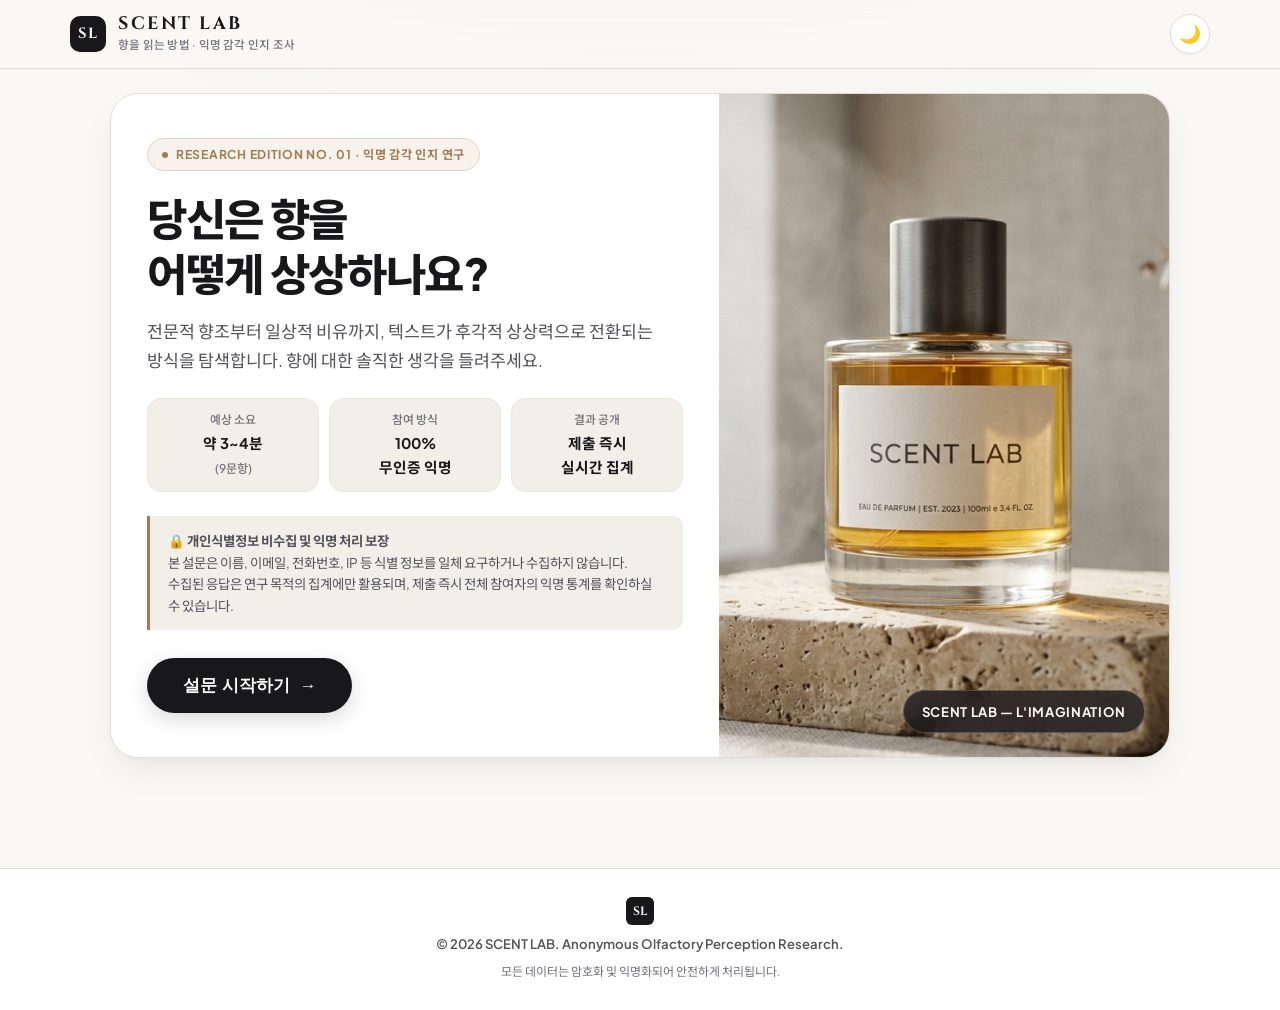
==== commit 12ffaa43: "fix(ui): optimize mobile first screen vertical fit and stat cards layout above fold" ====
--- a/index.html
+++ b/index.html
@@ -8,11 +8,12 @@
   <meta name="theme-color" content="#FAF8F5" media="(prefers-color-scheme: light)">
   <meta name="theme-color" content="#0C0A09" media="(prefers-color-scheme: dark)">
   <meta name="apple-mobile-web-app-capable" content="yes">
+  <meta name="mobile-web-app-capable" content="yes">
   <meta name="apple-mobile-web-app-status-bar-style" content="default">
   <link rel="preconnect" href="https://fonts.googleapis.com">
   <link rel="preconnect" href="https://fonts.gstatic.com" crossorigin>
   <link href="https://fonts.googleapis.com/css2?family=Cinzel:wght@500;600;700&family=Noto+Sans+KR:wght@300;400;500;600;700;800&family=Plus+Jakarta+Sans:wght@400;500;600;700;800&display=swap" rel="stylesheet">
-  <link rel="stylesheet" href="style.css">
+  <link rel="stylesheet" href="style.css?v=20261012-3">
 </head>
 <body>
   <a href="#main-content" class="skip-link">본문으로 건너뛰기</a>
@@ -63,15 +64,15 @@
             <div class="hero-stats-banner">
               <div class="hero-stat-card">
                 <span class="stat-card-label">예상 소요</span>
-                <span class="stat-card-value">약 3~4분 (9문항)</span>
+                <span class="stat-card-value">약 3~4분<br><small class="stat-sub">(9문항)</small></span>
               </div>
               <div class="hero-stat-card">
                 <span class="stat-card-label">참여 방식</span>
-                <span class="stat-card-value">100% 무인증 익명</span>
+                <span class="stat-card-value">100%<br>무인증 익명</span>
               </div>
               <div class="hero-stat-card">
                 <span class="stat-card-label">결과 공개</span>
-                <span class="stat-card-value">제출 즉시 실시간 집계</span>
+                <span class="stat-card-value">제출 즉시<br>실시간 집계</span>
               </div>
             </div>
 
--- a/style.css
+++ b/style.css
@@ -161,11 +161,18 @@
 
 .header-container {
   max-width: 1180px;
+  width: 100%;
   margin: 0 auto;
   padding: 14px 20px;
   display: flex;
   justify-content: space-between;
   align-items: center;
+  box-sizing: border-box;
+}
+@media (max-width: 480px) {
+  .header-container {
+    padding: 12px 14px;
+  }
 }
 
 .brand-anchor {
@@ -205,12 +212,28 @@
   color: var(--text-main);
   line-height: 1.2;
 }
+@media (max-width: 480px) {
+  .brand-name {
+    font-size: 1rem;
+    letter-spacing: 0.1em;
+  }
+}
 
 .brand-desc {
   font-size: 0.72rem;
   color: var(--text-muted);
   font-weight: 500;
   letter-spacing: 0.02em;
+}
+@media (max-width: 480px) {
+  .brand-desc {
+    font-size: 0.65rem;
+  }
+}
+@media (max-width: 350px) {
+  .brand-desc {
+    display: none;
+  }
 }
 
 .header-controls {
@@ -276,6 +299,22 @@
   width: 100%;
   margin: 0 auto;
   padding: 24px 16px 80px;
+  box-sizing: border-box;
+}
+@media (max-width: 640px) {
+  .app-main {
+    padding: 8px 10px 24px;
+  }
+}
+@media (max-width: 480px) {
+  .app-main {
+    padding: 6px 8px 20px;
+  }
+}
+@media (max-width: 360px) {
+  .app-main {
+    padding: 6px 6px 16px;
+  }
 }
 
 .view-panel {
@@ -302,11 +341,14 @@
   overflow: hidden;
   margin: 0 auto 30px;
   max-width: 1060px;
-}
-
+  width: 100%;
+  box-sizing: border-box;
+}
 .hero-two-column-split {
   display: grid;
-  grid-template-columns: 1fr;
+  grid-template-columns: minmax(0, 1fr);
+  width: 100%;
+  min-width: 0;
 }
 @media (min-width: 960px) {
   .hero-two-column-split {
@@ -319,10 +361,22 @@
   display: flex;
   flex-direction: column;
   justify-content: center;
+  min-width: 0;
+  width: 100%;
+  box-sizing: border-box;
 }
 @media (max-width: 640px) {
+  .hero-editorial-wrap {
+    border-radius: var(--radius-lg);
+    margin-bottom: 10px;
+  }
   .hero-left-content {
-    padding: 26px 20px;
+    padding: 14px 12px;
+  }
+}
+@media (max-width: 360px) {
+  .hero-left-content {
+    padding: 12px 8px;
   }
 }
 
@@ -341,29 +395,78 @@
   text-transform: uppercase;
   margin-bottom: 20px;
   width: fit-content;
+  max-width: 100%;
+  box-sizing: border-box;
 }
 .hero-edition-pill .dot {
   width: 6px;
   height: 6px;
   border-radius: 50%;
   background: var(--scent-gold);
+  flex-shrink: 0;
+}
+@media (max-width: 640px) {
+  .hero-edition-pill {
+    font-size: 0.68rem;
+    padding: 4px 10px;
+    letter-spacing: 0.02em;
+    gap: 6px;
+    margin-bottom: 10px;
+    white-space: normal;
+    word-break: keep-all;
+    line-height: 1.35;
+  }
+}
+@media (max-width: 340px) {
+  .hero-edition-pill {
+    font-size: 0.62rem;
+    padding: 3px 8px;
+  }
 }
 
 .hero-main-headline {
-  font-size: clamp(2rem, 5vw, 2.75rem);
+  font-size: clamp(1.75rem, 5vw, 2.75rem);
   font-weight: 800;
   letter-spacing: -0.03em;
   line-height: 1.25;
   color: var(--text-main);
   margin-bottom: 16px;
+  word-break: keep-all;
+  overflow-wrap: break-word;
+}
+@media (max-width: 640px) {
+  .hero-main-headline {
+    font-size: clamp(1.4rem, 4.8vw, 1.68rem);
+    margin-bottom: 8px;
+    line-height: 1.22;
+  }
+}
+@media (max-width: 340px) {
+  .hero-main-headline {
+    font-size: 1.35rem;
+  }
 }
 
 .hero-sub-statement {
-  font-size: clamp(0.96rem, 2vw, 1.08rem);
+  font-size: clamp(0.9rem, 2vw, 1.08rem);
   color: var(--text-sub);
-  line-height: 1.7;
+  line-height: 1.65;
   margin-bottom: 24px;
   font-weight: 400;
+  word-break: keep-all;
+  overflow-wrap: break-word;
+}
+@media (max-width: 640px) {
+  .hero-sub-statement {
+    font-size: 0.84rem;
+    line-height: 1.48;
+    margin-bottom: 12px;
+  }
+}
+@media (max-width: 340px) {
+  .hero-sub-statement {
+    font-size: 0.78rem;
+  }
 }
 
 /* Mobile Visual Teaser (Shown only on screens < 960px) */
@@ -405,13 +508,20 @@
 /* Stats Banner: 3 responsive cards */
 .hero-stats-banner {
   display: grid;
-  grid-template-columns: repeat(3, 1fr);
+  grid-template-columns: repeat(3, minmax(0, 1fr));
   gap: 10px;
   margin-bottom: 24px;
-}
-@media (max-width: 480px) {
+  width: 100%;
+}
+@media (max-width: 640px) {
   .hero-stats-banner {
     gap: 6px;
+    margin-bottom: 12px;
+  }
+}
+@media (max-width: 340px) {
+  .hero-stats-banner {
+    gap: 4px;
   }
 }
 
@@ -422,10 +532,28 @@
   padding: 12px 8px;
   text-align: center;
   transition: transform var(--transition-fast), border-color var(--transition-fast);
+  min-width: 0;
+  box-sizing: border-box;
+  display: flex;
+  flex-direction: column;
+  justify-content: center;
+  align-items: center;
 }
 .hero-stat-card:hover {
   border-color: var(--scent-gold-border);
 }
+@media (max-width: 640px) {
+  .hero-stat-card {
+    padding: 8px 3px;
+    border-radius: var(--radius-sm);
+  }
+}
+@media (max-width: 340px) {
+  .hero-stat-card {
+    padding: 6px 2px;
+  }
+}
+
 .stat-card-label {
   font-size: 0.74rem;
   color: var(--text-muted);
@@ -433,11 +561,42 @@
   display: block;
   margin-bottom: 2px;
 }
+@media (max-width: 640px) {
+  .stat-card-label {
+    font-size: 0.66rem;
+    margin-bottom: 2px;
+  }
+}
+@media (max-width: 340px) {
+  .stat-card-label {
+    font-size: 0.6rem;
+  }
+}
+
 .stat-card-value {
   font-size: clamp(0.78rem, 2.5vw, 0.92rem);
   font-weight: 700;
   color: var(--text-main);
   white-space: nowrap;
+}
+.stat-sub {
+  font-size: 0.82em;
+  font-weight: 500;
+  color: var(--text-muted);
+}
+@media (max-width: 640px) {
+  .stat-card-value {
+    white-space: normal;
+    word-break: keep-all;
+    line-height: 1.25;
+    font-size: 0.74rem;
+  }
+}
+@media (max-width: 340px) {
+  .stat-card-value {
+    font-size: 0.66rem;
+    line-height: 1.2;
+  }
 }
 
 /* Privacy Guarantee Clause */
@@ -450,17 +609,34 @@
   color: var(--text-sub);
   line-height: 1.6;
   margin-bottom: 28px;
+  word-break: keep-all;
+  overflow-wrap: break-word;
+  box-sizing: border-box;
+}
+@media (max-width: 640px) {
+  .hero-privacy-clause {
+    padding: 8px 10px;
+    font-size: 0.73rem;
+    line-height: 1.4;
+    margin-bottom: 10px;
+  }
+}
+@media (max-width: 340px) {
+  .hero-privacy-clause {
+    padding: 6px 8px;
+    font-size: 0.69rem;
+  }
 }
 .privacy-clause-title {
   display: flex;
   align-items: center;
   gap: 6px;
-  margin-bottom: 4px;
+  margin-bottom: 3px;
   color: var(--text-main);
   font-weight: 700;
 }
 .privacy-lock-icon {
-  font-size: 0.9rem;
+  font-size: 0.85rem;
 }
 
 .hero-cta-btn {
@@ -480,6 +656,14 @@
   transition: all var(--transition-fast);
   min-height: 52px;
   width: fit-content;
+}
+@media (max-width: 640px) {
+  .hero-cta-btn {
+    width: 100%;
+    min-height: 44px;
+    padding: 10px 18px;
+    font-size: 0.95rem;
+  }
 }
 @media (max-width: 640px) {
   .hero-cta-btn {
@@ -619,14 +803,21 @@
 /* Survey Grid: 2-Column Desktop, 1-Column Mobile */
 .survey-grid-container {
   display: grid;
-  grid-template-columns: 1fr;
+  grid-template-columns: minmax(0, 1fr);
   gap: 24px;
+  width: 100%;
+  min-width: 0;
 }
 @media (min-width: 960px) {
   .survey-grid-container {
-    grid-template-columns: 390px 1fr;
+    grid-template-columns: 390px minmax(0, 1fr);
     gap: 32px;
     align-items: start;
+  }
+}
+@media (max-width: 480px) {
+  .survey-grid-container {
+    gap: 16px;
   }
 }
 
@@ -797,11 +988,21 @@
   box-shadow: var(--shadow-md);
   margin-bottom: 20px;
   transition: all var(--transition-fast);
+  min-width: 0;
+  width: 100%;
+  box-sizing: border-box;
 }
 @media (max-width: 640px) {
   .question-deck-card {
-    padding: 22px 18px;
+    padding: 20px 16px;
     margin-bottom: 16px;
+    border-radius: var(--radius-md);
+  }
+}
+@media (max-width: 360px) {
+  .question-deck-card {
+    padding: 16px 12px;
+    margin-bottom: 14px;
   }
 }
 .question-deck-card:hover {
@@ -1025,12 +1226,19 @@
 
 .scale-tiles-grid {
   display: grid;
-  grid-template-columns: repeat(5, 1fr);
+  grid-template-columns: repeat(5, minmax(0, 1fr));
   gap: 8px;
+  width: 100%;
+  min-width: 0;
 }
 @media (max-width: 480px) {
   .scale-tiles-grid {
-    gap: 6px;
+    gap: 5px;
+  }
+}
+@media (max-width: 360px) {
+  .scale-tiles-grid {
+    gap: 4px;
   }
 }
 
@@ -1046,12 +1254,20 @@
   cursor: pointer;
   transition: all var(--transition-fast);
   min-height: 56px;
+  min-width: 0;
+  box-sizing: border-box;
 }
 @media (max-width: 480px) {
   .scale-tile-btn {
-    min-height: 50px;
-    padding: 10px 4px;
+    min-height: 48px;
+    padding: 8px 2px;
     border-radius: var(--radius-sm);
+  }
+}
+@media (max-width: 360px) {
+  .scale-tile-btn {
+    min-height: 44px;
+    padding: 6px 1px;
   }
 }
 .scale-tile-btn:hover {
@@ -1074,6 +1290,16 @@
   font-weight: 800;
   color: var(--text-main);
   line-height: 1;
+}
+@media (max-width: 480px) {
+  .scale-digit {
+    font-size: 1.15rem;
+  }
+}
+@media (max-width: 360px) {
+  .scale-digit {
+    font-size: 1.05rem;
+  }
 }
 
 .scale-tile-btn.checked {
@@ -1092,10 +1318,17 @@
   color: var(--text-muted);
   padding: 0 4px;
   gap: 6px;
+  word-break: keep-all;
 }
 @media (max-width: 480px) {
   .scale-poles-row {
-    font-size: 0.72rem;
+    font-size: 0.7rem;
+  }
+}
+@media (max-width: 360px) {
+  .scale-poles-row {
+    font-size: 0.65rem;
+    gap: 4px;
   }
 }
 
@@ -1112,7 +1345,7 @@
     bottom: 0;
     left: 0;
     right: 0;
-    background: rgba(250, 248, 245, 0.92);
+    background: rgba(250, 248, 245, 0.94);
     backdrop-filter: blur(14px);
     -webkit-backdrop-filter: blur(14px);
     border-top: 1px solid var(--border-color);
@@ -1120,9 +1353,28 @@
     margin: 16px -16px -80px;
     z-index: 90;
     box-shadow: 0 -4px 16px rgba(0, 0, 0, 0.05);
+    box-sizing: border-box;
   }
   [data-theme="dark"] .form-nav-dock {
-    background: rgba(12, 10, 9, 0.92);
+    background: rgba(12, 10, 9, 0.94);
+  }
+}
+@media (max-width: 640px) {
+  .form-nav-dock {
+    padding: 12px 14px calc(12px + env(safe-area-inset-bottom));
+    margin: 16px -14px -72px;
+  }
+}
+@media (max-width: 480px) {
+  .form-nav-dock {
+    padding: 10px 12px calc(10px + env(safe-area-inset-bottom));
+    margin: 14px -12px -64px;
+  }
+}
+@media (max-width: 360px) {
+  .form-nav-dock {
+    padding: 10px 8px calc(10px + env(safe-area-inset-bottom));
+    margin: 12px -8px -56px;
   }
 }
 
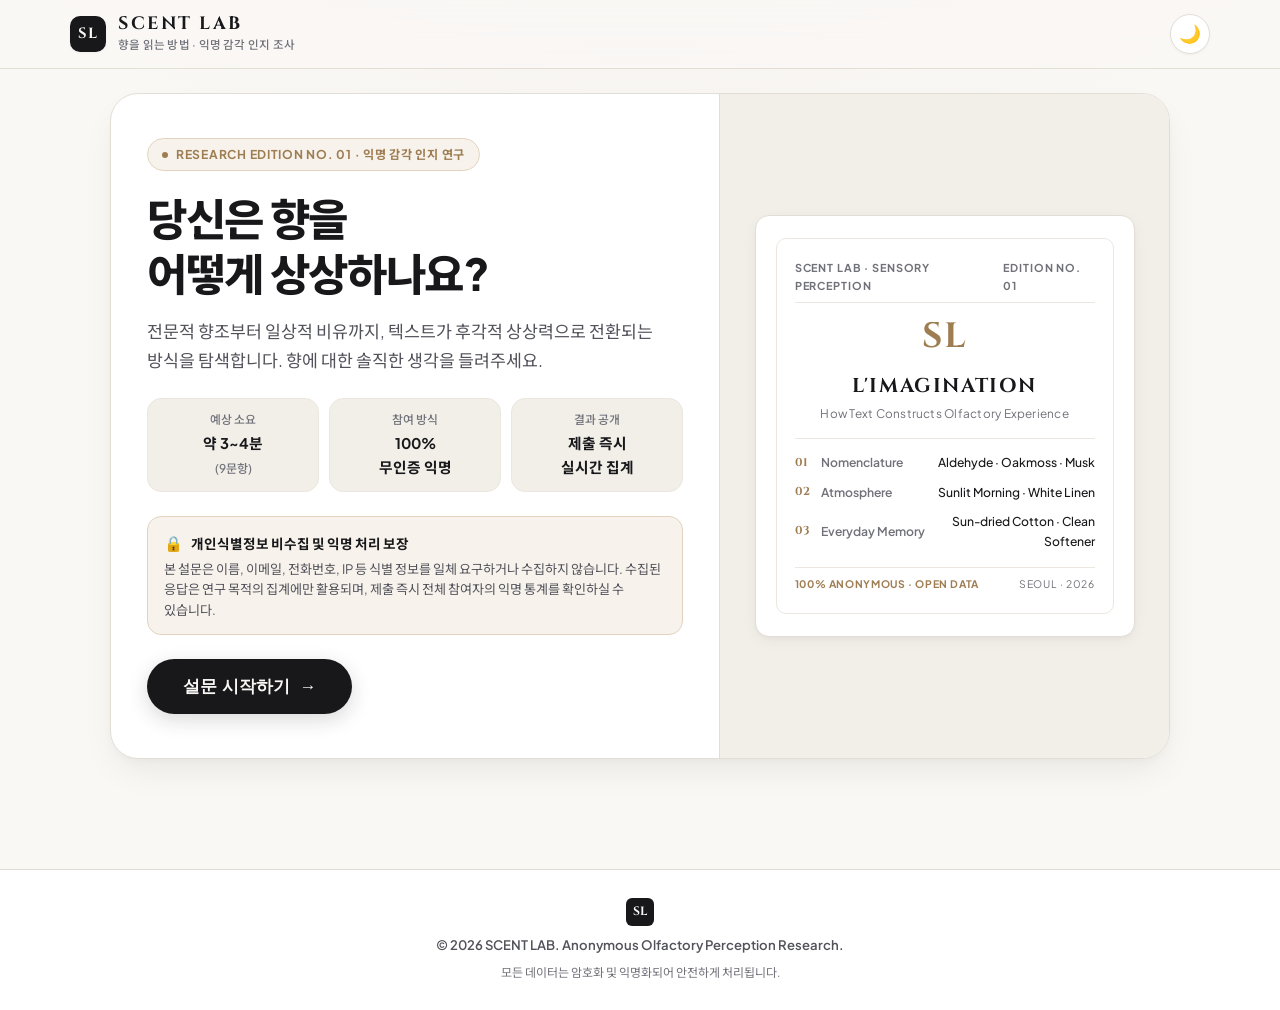
==== commit 84e7b530: "feat(ui): complete mobile-first luxury editorial UI/UX and eliminate AI slop" ====
--- a/index.html
+++ b/index.html
@@ -13,7 +13,7 @@
   <link rel="preconnect" href="https://fonts.googleapis.com">
   <link rel="preconnect" href="https://fonts.gstatic.com" crossorigin>
   <link href="https://fonts.googleapis.com/css2?family=Cinzel:wght@500;600;700&family=Noto+Sans+KR:wght@300;400;500;600;700;800&family=Plus+Jakarta+Sans:wght@400;500;600;700;800&display=swap" rel="stylesheet">
-  <link rel="stylesheet" href="style.css?v=20261012-3">
+  <link rel="stylesheet" href="style.css?v=20261013-clean-editorial-3">
 </head>
 <body>
   <a href="#main-content" class="skip-link">본문으로 건너뛰기</a>
@@ -78,7 +78,10 @@
 
             <!-- Privacy Guarantee Banner -->
             <div class="hero-privacy-clause">
-              <strong>🔒 개인식별정보 비수집 및 익명 처리 보장</strong>
+              <div class="privacy-clause-title">
+                <span class="privacy-lock-icon" aria-hidden="true">🔒</span>
+                <strong>개인식별정보 비수집 및 익명 처리 보장</strong>
+              </div>
               <p>본 설문은 이름, 이메일, 전화번호, IP 등 식별 정보를 일체 요구하거나 수집하지 않습니다. 수집된 응답은 연구 목적의 집계에만 활용되며, 제출 즉시 전체 참여자의 익명 통계를 확인하실 수 있습니다.</p>
             </div>
 
@@ -88,11 +91,42 @@
             </button>
           </div>
 
-          <!-- Right: Perfume Visual Plinth -->
+          <!-- Right: Archival Editorial Plinth (Zero AI Slop) -->
           <div class="hero-visual-pane">
-            <img src="assets/perfume-hero.jpg" alt="SCENT LAB 니치 향수 시그니처 글래스 보틀" class="hero-bottle-img">
-            <div class="hero-badge-overlay">
-              <span class="hero-badge-title">SCENT LAB — L'IMAGINATION</span>
+            <div class="hero-archival-plinth">
+              <div class="archival-plinth-inner">
+                <div class="plinth-header">
+                  <span class="plinth-institution">SCENT LAB · SENSORY PERCEPTION</span>
+                  <span class="plinth-batch">EDITION NO. 01</span>
+                </div>
+                <div class="plinth-monogram">SL</div>
+                <div class="plinth-title-block">
+                  <h3 class="plinth-main-title">L'IMAGINATION</h3>
+                  <p class="plinth-sub">How Text Constructs Olfactory Experience</p>
+                </div>
+                <div class="plinth-divider"></div>
+                <div class="plinth-specs-list">
+                  <div class="plinth-spec-row">
+                    <span class="spec-num">01</span>
+                    <span class="spec-label">Nomenclature</span>
+                    <span class="spec-val">Aldehyde · Oakmoss · Musk</span>
+                  </div>
+                  <div class="plinth-spec-row">
+                    <span class="spec-num">02</span>
+                    <span class="spec-label">Atmosphere</span>
+                    <span class="spec-val">Sunlit Morning · White Linen</span>
+                  </div>
+                  <div class="plinth-spec-row">
+                    <span class="spec-num">03</span>
+                    <span class="spec-label">Everyday Memory</span>
+                    <span class="spec-val">Sun-dried Cotton · Clean Softener</span>
+                  </div>
+                </div>
+                <div class="plinth-footer">
+                  <span class="plinth-seal">100% ANONYMOUS · OPEN DATA</span>
+                  <span class="plinth-year">SEOUL · 2026</span>
+                </div>
+              </div>
             </div>
           </div>
 
@@ -106,7 +140,10 @@
       <!-- Progress Bar -->
       <div class="survey-progress-bar-wrap">
         <div class="progress-header-row">
-          <span id="progress-label" class="progress-step-text">진행 상황: 1단계 / 4단계</span>
+          <div class="progress-info-group">
+            <span id="progress-label" class="progress-step-text">진행 상황: 1단계 / 4단계</span>
+            <span id="progress-stage-name" class="progress-stage-pill">참여자 기본 프로파일</span>
+          </div>
           <span id="progress-percent" class="progress-pct-badge">0%</span>
         </div>
         <div class="progress-groove" role="progressbar" aria-valuemin="0" aria-valuemax="100" aria-valuenow="0" id="survey-progressbar">
@@ -119,11 +156,9 @@
         
         <!-- Reference Panel: Left Column -->
         <aside id="reference-panel" class="reference-sticky-deck" aria-label="향 설명 참고자료">
-          <div class="ref-photo-header">
-            <img src="assets/perfume-lab.jpg" alt="향수 연구소 시향지 아틀리에">
-            <div class="ref-photo-overlay">
-              <span class="ref-photo-title">Sensory Lab Notes</span>
-            </div>
+          <div class="ref-editorial-header">
+            <span class="ref-edition-tag">SENSORY ARCHIVE</span>
+            <h3 class="ref-edition-title">향 설명 참고 자료</h3>
           </div>
 
           <div class="ref-deck-content">
@@ -315,13 +350,29 @@
             <!-- SECTION 3: Q4, Q5 -->
             <div id="sec-3" class="section-wrapper">
               
+              <!-- In-Context Sensory Spec Card: Scent A (Pure Typography) -->
+              <div class="inline-scent-spec-card" aria-label="설명 A 참고 자료">
+                <div class="inline-scent-card-top">
+                  <span class="scent-badge-tag">설명 A</span>
+                  <span class="scent-tone-label">전문 용어 / 노트 기반</span>
+                </div>
+                <blockquote class="inline-scent-quote">
+                  "알데하이드 탑 노트와 오크모스, 일랑일랑이 어우러지며, 베이스의 애니멀릭한 머스크로 마무리되는 향"
+                </blockquote>
+                <div class="inline-scent-notes-row">
+                  <span class="note-chip">TOP: 알데하이드</span>
+                  <span class="note-chip">HEART: 오크모스 · 일랑일랑</span>
+                  <span class="note-chip">BASE: 애니멀릭 머스크</span>
+                </div>
+              </div>
+
               <!-- Q4 -->
               <div id="q4-card" class="question-deck-card">
                 <fieldset class="question-fieldset">
                   <legend class="question-legend-title">
                     Q4. [설명 A]와 같은 전문적인 향료 중심 설명을 읽었을 때, 실제 향이 얼마나 구체적으로 상상되시나요?
                   </legend>
-                  <p class="question-hint-box">※ 참고자료의 [설명 A] 문장을 읽고 답변해 주세요.</p>
+                  <p class="question-hint-box">※ 위 [설명 A] 문장을 읽고 상상되는 정도를 선택해 주세요.</p>
 
                   <div class="scale-rating-deck">
                     <div class="scale-tiles-grid">
@@ -391,6 +442,49 @@
             <!-- SECTION 4: Q6, Q7 -->
             <div id="sec-4" class="section-wrapper">
               
+              <!-- In-Context Scent Comparison Deck: A vs B vs C (Pure Typography) -->
+              <div class="inline-compare-deck" aria-label="A, B, C 세 가지 향 설명 비교">
+                <div class="compare-deck-header">
+                  <div class="compare-title-row">
+                    <span class="compare-title">향 설명 3가지 표현 방식 비교</span>
+                    <span class="compare-swipe-pill" aria-hidden="true">터치하여 선택</span>
+                  </div>
+                  <span class="compare-sub">어떤 텍스트가 향을 가장 잘 떠올리게 하나요? 카드를 터치하면 아래 답변이 자동 선택됩니다.</span>
+                </div>
+                <div class="compare-cards-scroll">
+                  <!-- Compare Card A -->
+                  <div class="compare-mini-card" role="button" tabindex="0" aria-label="설명 A 선택">
+                    <div class="compare-card-head">
+                      <span class="scent-badge-tag">설명 A</span>
+                      <span class="compare-category">전문 용어 / 노트 기반</span>
+                    </div>
+                    <div class="compare-body">
+                      <p class="compare-quote">"알데하이드 탑 노트와 오크모스, 일랑일랑이 어우러지며, 베이스의 애니멀릭한 머스크로 마무리되는 향"</p>
+                    </div>
+                  </div>
+                  <!-- Compare Card B -->
+                  <div class="compare-mini-card" role="button" tabindex="0" aria-label="설명 B 선택">
+                    <div class="compare-card-head">
+                      <span class="scent-badge-tag">설명 B</span>
+                      <span class="compare-category">감성적 / 추상적 묘사</span>
+                    </div>
+                    <div class="compare-body">
+                      <p class="compare-quote">"햇살이 쏟아지는 주말 아침, 새하얀 침구 위에서 뒹굴 때 느껴지는 나른하고 포근한 분위기의 향"</p>
+                    </div>
+                  </div>
+                  <!-- Compare Card C -->
+                  <div class="compare-mini-card" role="button" tabindex="0" aria-label="설명 C 선택">
+                    <div class="compare-card-head">
+                      <span class="scent-badge-tag">설명 C</span>
+                      <span class="compare-category">경험 / 비유 기반</span>
+                    </div>
+                    <div class="compare-body">
+                      <p class="compare-quote">"햇볕에 바싹 말린 깨끗한 면 티셔츠에서 나는 뽀송뽀송한 섬유유연제 냄새"</p>
+                    </div>
+                  </div>
+                </div>
+              </div>
+
               <!-- Q6 -->
               <div id="q6-card" class="question-deck-card">
                 <fieldset class="question-fieldset">
@@ -715,6 +809,6 @@
   </footer>
 
   <!-- Application Logic -->
-  <script src="app.js"></script>
+  <script src="app.js?v=20261013-clean-editorial-3"></script>
 </body>
 </html>
--- a/style.css
+++ b/style.css
@@ -469,40 +469,61 @@
   }
 }
 
-/* Mobile Visual Teaser (Shown only on screens < 960px) */
-.hero-mobile-visual {
+/* Mobile Visual Plinth Card (Shown on screens < 960px) */
+.hero-mobile-visual-card {
   display: none;
   position: relative;
-  border-radius: var(--radius-md);
+  border-radius: var(--radius-lg);
   overflow: hidden;
   margin-bottom: 22px;
   background: #E5DEC9;
-  height: 220px;
+  box-shadow: var(--shadow-md);
+  aspect-ratio: 16 / 9;
+  max-height: 240px;
 }
 @media (max-width: 959px) {
-  .hero-mobile-visual {
+  .hero-mobile-visual-card {
     display: block;
   }
 }
-.hero-mobile-img {
+.hero-mobile-bottle-img {
   width: 100%;
   height: 100%;
   object-fit: cover;
   display: block;
-}
-.hero-mobile-badge {
+  transition: transform 0.6s ease;
+}
+.hero-mobile-visual-card:hover .hero-mobile-bottle-img {
+  transform: scale(1.03);
+}
+.hero-mobile-badge-overlay {
   position: absolute;
   bottom: 12px;
+  left: 12px;
   right: 12px;
-  background: rgba(24, 24, 27, 0.78);
-  backdrop-filter: blur(8px);
+  background: rgba(24, 24, 27, 0.82);
+  backdrop-filter: blur(10px);
+  -webkit-backdrop-filter: blur(10px);
   color: #FAF8F5;
-  padding: 6px 14px;
-  border-radius: var(--radius-pill);
-  font-size: 0.72rem;
-  font-weight: 600;
-  letter-spacing: 0.05em;
+  padding: 8px 14px;
+  border-radius: var(--radius-sm);
+  display: flex;
+  flex-direction: column;
+  gap: 2px;
   border: 1px solid rgba(255, 255, 255, 0.2);
+}
+.hero-mobile-badge-tag {
+  font-size: 0.74rem;
+  font-weight: 800;
+  letter-spacing: 0.08em;
+  color: var(--scent-gold);
+  text-transform: uppercase;
+  font-family: var(--font-serif);
+}
+.hero-mobile-badge-desc {
+  font-size: 0.7rem;
+  color: #E2DDD5;
+  font-weight: 400;
 }
 
 /* Stats Banner: 3 responsive cards */
@@ -599,44 +620,38 @@
   }
 }
 
-/* Privacy Guarantee Clause */
+/* Privacy Guarantee Clause (Luxury Certificate Style) */
 .hero-privacy-clause {
-  background: var(--bg-subtle);
-  border-left: 3px solid var(--scent-gold);
-  border-radius: 0 var(--radius-sm) var(--radius-sm) 0;
-  padding: 14px 18px;
-  font-size: 0.84rem;
+  background: var(--scent-gold-light);
+  border: 1px solid var(--scent-gold-border);
+  border-radius: var(--radius-md);
+  padding: 14px 16px;
+  font-size: 0.82rem;
   color: var(--text-sub);
-  line-height: 1.6;
-  margin-bottom: 28px;
+  line-height: 1.55;
+  margin-bottom: 24px;
   word-break: keep-all;
-  overflow-wrap: break-word;
   box-sizing: border-box;
 }
 @media (max-width: 640px) {
   .hero-privacy-clause {
-    padding: 8px 10px;
-    font-size: 0.73rem;
-    line-height: 1.4;
-    margin-bottom: 10px;
-  }
-}
-@media (max-width: 340px) {
-  .hero-privacy-clause {
-    padding: 6px 8px;
-    font-size: 0.69rem;
+    padding: 10px 12px;
+    font-size: 0.76rem;
+    line-height: 1.45;
+    margin-bottom: 14px;
   }
 }
 .privacy-clause-title {
   display: flex;
   align-items: center;
-  gap: 6px;
-  margin-bottom: 3px;
-  color: var(--text-main);
+  gap: 8px;
+  margin-bottom: 4px;
+  color: var(--text-main);
+  font-size: 0.85rem;
   font-weight: 700;
 }
 .privacy-lock-icon {
-  font-size: 0.85rem;
+  font-size: 0.95rem;
 }
 
 .hero-cta-btn {
@@ -685,53 +700,126 @@
   transform: translateX(4px);
 }
 
-/* Desktop Visual Pane */
+/* Desktop Archival Editorial Plinth (Zero AI Slop) */
 .hero-visual-pane {
-  position: relative;
-  overflow: hidden;
-  background: #E5DEC9;
-  min-height: 380px;
+  display: flex;
+  align-items: center;
+  justify-content: center;
+  padding: 32px;
+  background: var(--bg-subtle);
+  border-left: 1px solid var(--border-color);
+  min-height: 480px;
 }
 @media (max-width: 959px) {
   .hero-visual-pane {
     display: none;
   }
 }
-.hero-bottle-img {
+
+.hero-archival-plinth {
   width: 100%;
-  height: 100%;
-  object-fit: cover;
-  display: block;
-  transition: transform 0.8s ease;
-}
-.hero-visual-pane:hover .hero-bottle-img {
-  transform: scale(1.03);
-}
-
-.hero-badge-overlay {
-  position: absolute;
-  bottom: 24px;
-  right: 24px;
-  background: rgba(24, 24, 27, 0.78);
-  backdrop-filter: blur(10px);
-  color: #FAF8F5;
-  padding: 10px 18px;
-  border-radius: var(--radius-pill);
+  max-width: 380px;
+  background: var(--bg-surface);
+  border: 1px solid var(--border-color);
+  border-radius: var(--radius-md);
+  padding: 22px 20px;
+  box-shadow: var(--shadow-md);
+}
+.archival-plinth-inner {
   display: flex;
   flex-direction: column;
-  align-items: flex-end;
-  border: 1px solid rgba(255, 255, 255, 0.2);
-}
-.hero-badge-edition {
+  gap: 14px;
+  border: 1px solid var(--border-subtle);
+  border-radius: var(--radius-sm);
+  padding: 20px 18px;
+}
+.plinth-header {
+  display: flex;
+  justify-content: space-between;
+  align-items: center;
+  font-size: 0.68rem;
+  letter-spacing: 0.08em;
+  color: var(--text-muted);
+  font-weight: 700;
+  text-transform: uppercase;
+  border-bottom: 1px solid var(--border-subtle);
+  padding-bottom: 8px;
+}
+.plinth-monogram {
+  font-family: var(--font-serif);
+  font-size: 2.2rem;
+  font-weight: 700;
+  color: var(--scent-gold);
+  line-height: 1;
+  letter-spacing: 0.05em;
+  text-align: center;
+  margin: 2px 0;
+}
+.plinth-title-block {
+  text-align: center;
+}
+.plinth-main-title {
+  font-family: var(--font-serif);
+  font-size: 1.25rem;
+  font-weight: 700;
+  letter-spacing: 0.08em;
+  color: var(--text-main);
+  margin-bottom: 3px;
+}
+.plinth-sub {
+  font-size: 0.74rem;
+  color: var(--text-muted);
+  letter-spacing: 0.02em;
+}
+.plinth-divider {
+  height: 1px;
+  background: var(--border-subtle);
+  width: 100%;
+}
+.plinth-specs-list {
+  display: flex;
+  flex-direction: column;
+  gap: 10px;
+}
+.plinth-spec-row {
+  display: flex;
+  align-items: center;
+  gap: 8px;
+  font-size: 0.76rem;
+}
+.spec-num {
+  font-family: var(--font-serif);
+  font-weight: 700;
+  color: var(--scent-gold);
+  font-size: 0.72rem;
+  min-width: 18px;
+}
+.spec-label {
+  font-weight: 600;
+  color: var(--text-muted);
+  min-width: 76px;
+}
+.spec-val {
+  color: var(--text-main);
+  font-weight: 500;
+  flex: 1;
+  text-align: right;
+  word-break: keep-all;
+}
+.plinth-footer {
+  display: flex;
+  justify-content: space-between;
+  align-items: center;
   font-size: 0.65rem;
-  letter-spacing: 0.1em;
+  letter-spacing: 0.06em;
+  color: var(--text-muted);
+  border-top: 1px solid var(--border-subtle);
+  padding-top: 8px;
+  margin-top: 2px;
+}
+.plinth-seal {
+  font-weight: 700;
   color: var(--scent-gold);
-  text-transform: uppercase;
-}
-.hero-badge-title {
-  font-size: 0.82rem;
-  font-weight: 700;
-  letter-spacing: 0.05em;
 }
 
 /* ==========================================================================
@@ -837,40 +925,35 @@
     overflow-y: auto;
   }
 }
-
-.ref-photo-header {
-  position: relative;
-  height: 120px;
-  overflow: hidden;
-}
-.ref-photo-header img {
-  width: 100%;
-  height: 100%;
-  object-fit: cover;
-  display: block;
-}
-.ref-photo-overlay {
-  position: absolute;
-  inset: 0;
-  background: linear-gradient(to top, rgba(12, 10, 9, 0.85) 0%, rgba(12, 10, 9, 0.25) 100%);
+@media (max-width: 959px) {
+  .reference-sticky-deck {
+    display: none;
+  }
+}
+
+.ref-editorial-header {
+  padding: 20px 22px 16px;
+  background: var(--bg-subtle);
+  border-bottom: 1px solid var(--border-color);
   display: flex;
   flex-direction: column;
-  justify-content: flex-end;
-  padding: 14px 18px;
-}
-.ref-photo-tag {
+  gap: 4px;
+}
+.ref-edition-tag {
+  font-size: 0.68rem;
+  letter-spacing: 0.1em;
+  font-weight: 700;
   color: var(--scent-gold);
-  font-size: 0.65rem;
-  letter-spacing: 0.1em;
-  font-weight: 700;
   text-transform: uppercase;
-}
-.ref-photo-title {
-  color: #FAF8F5;
-  font-size: 0.96rem;
-  font-weight: 700;
-  letter-spacing: 0.06em;
+  font-family: var(--font-sans);
+}
+.ref-edition-title {
   font-family: var(--font-serif);
+  font-size: 1.1rem;
+  font-weight: 700;
+  letter-spacing: 0.04em;
+  color: var(--text-main);
+  margin: 0;
 }
 
 .ref-deck-content {
@@ -923,8 +1006,9 @@
   background: var(--bg-subtle);
   border: 1px solid var(--border-color);
   border-radius: var(--radius-md);
-  padding: 14px 16px;
+  padding: 16px 18px;
   transition: all var(--transition-fast);
+  overflow: hidden;
 }
 .scent-spec-box:hover {
   border-color: var(--scent-gold-border);
@@ -970,6 +1054,11 @@
   display: flex;
   flex-direction: column;
   gap: 20px;
+}
+@media (max-width: 959px) {
+  .survey-questions-stream {
+    padding-bottom: 110px;
+  }
 }
 
 .section-wrapper {
@@ -1072,38 +1161,198 @@
   margin-top: 1px;
 }
 
-/* Mobile Context Helper Quotes (Inside Q4 and Q6) */
-.inline-scent-quote-box {
+/* ==========================================================================
+   In-Context Sensory Reference Cards (Sections 3 & 4) — Pure Typography
+   ========================================================================== */
+
+/* Section 3: Scent A Spec Card (Pure Typography) */
+.inline-scent-spec-card {
+  background: var(--bg-surface);
+  border: 1px solid var(--border-color);
+  border-radius: var(--radius-lg);
+  padding: 22px 24px;
+  box-shadow: var(--shadow-sm);
+  margin-bottom: 24px;
+  transition: all var(--transition-fast);
+}
+@media (max-width: 480px) {
+  .inline-scent-spec-card {
+    padding: 18px 18px;
+    margin-bottom: 20px;
+  }
+}
+.inline-scent-spec-card:hover {
+  border-color: var(--scent-gold-border);
+}
+.inline-scent-card-top {
+  display: flex;
+  align-items: center;
+  gap: 10px;
+  margin-bottom: 14px;
+}
+.inline-scent-quote {
+  font-size: clamp(0.96rem, 2.5vw, 1.08rem);
+  font-weight: 600;
+  line-height: 1.6;
+  color: var(--text-main);
+  margin: 0 0 16px 0;
+  word-break: keep-all;
+}
+.inline-scent-notes-row {
+  display: flex;
+  flex-wrap: wrap;
+  gap: 6px;
+}
+.note-chip {
+  font-size: 0.74rem;
+  font-weight: 600;
+  color: var(--scent-gold);
   background: var(--scent-gold-light);
   border: 1px solid var(--scent-gold-border);
+  padding: 4px 10px;
+  border-radius: var(--radius-pill);
+  letter-spacing: 0.02em;
+}
+
+/* Section 4: 3-Scent Typographic Comparison Deck */
+.inline-compare-deck {
+  background: var(--bg-surface);
+  border: 1px solid var(--border-color);
+  border-radius: var(--radius-lg);
+  padding: 22px 20px;
+  box-shadow: var(--shadow-sm);
+  margin-bottom: 24px;
+}
+@media (max-width: 480px) {
+  .inline-compare-deck {
+    padding: 16px 14px;
+    margin-bottom: 20px;
+  }
+}
+.compare-deck-header {
+  display: flex;
+  flex-direction: column;
+  gap: 6px;
+  margin-bottom: 16px;
+}
+.compare-title-row {
+  display: flex;
+  align-items: center;
+  justify-content: space-between;
+  gap: 10px;
+}
+.compare-title {
+  font-size: 1.05rem;
+  font-weight: 800;
+  color: var(--text-main);
+  letter-spacing: -0.01em;
+}
+.compare-swipe-pill {
+  font-size: 0.72rem;
+  font-weight: 700;
+  color: var(--scent-gold);
+  background: var(--scent-gold-light);
+  border: 1px solid var(--scent-gold-border);
+  padding: 3px 9px;
+  border-radius: var(--radius-pill);
+  letter-spacing: 0.02em;
+  white-space: nowrap;
+}
+@media (min-width: 821px) {
+  .compare-swipe-pill {
+    display: none;
+  }
+}
+.compare-sub {
+  font-size: 0.82rem;
+  color: var(--text-muted);
+  line-height: 1.45;
+}
+.compare-cards-scroll {
+  display: grid;
+  grid-template-columns: repeat(3, 1fr);
+  gap: 12px;
+}
+@media (max-width: 820px) {
+  .compare-cards-scroll {
+    display: flex;
+    overflow-x: auto;
+    scroll-snap-type: x mandatory;
+    padding-bottom: 10px;
+    -webkit-overflow-scrolling: touch;
+    gap: 12px;
+  }
+  .compare-cards-scroll::-webkit-scrollbar {
+    height: 5px;
+  }
+  .compare-cards-scroll::-webkit-scrollbar-track {
+    background: var(--bg-subtle);
+    border-radius: var(--radius-pill);
+  }
+  .compare-cards-scroll::-webkit-scrollbar-thumb {
+    background: var(--scent-gold);
+    border-radius: var(--radius-pill);
+  }
+  .compare-mini-card {
+    min-width: 250px;
+    max-width: 260px;
+    scroll-snap-align: start;
+    flex-shrink: 0;
+  }
+}
+.compare-mini-card {
+  background: var(--bg-subtle);
+  border: 1px solid var(--border-color);
   border-radius: var(--radius-md);
-  padding: 12px 16px;
-  margin-bottom: 18px;
-}
-.inline-quote-tag {
-  display: flex;
-  align-items: center;
+  padding: 16px 16px;
+  display: flex;
+  flex-direction: column;
+  gap: 12px;
+  transition: all var(--transition-fast);
+  user-select: none;
+  -webkit-tap-highlight-color: transparent;
+  cursor: pointer;
+}
+.compare-mini-card:hover {
+  border-color: var(--scent-gold-border);
+  background: var(--bg-hover);
+  transform: translateY(-2px);
+  box-shadow: var(--shadow-sm);
+}
+.compare-mini-card:active {
+  transform: scale(0.985);
+}
+.compare-mini-card.selected {
+  border-color: var(--scent-gold);
+  background: var(--bg-surface);
+  box-shadow: 0 0 0 2px var(--scent-gold), 0 4px 16px rgba(158, 125, 82, 0.18);
+  transform: translateY(-2px);
+}
+.compare-card-head {
+  display: flex;
+  align-items: center;
+  justify-content: space-between;
   gap: 8px;
-  margin-bottom: 4px;
-}
-.inline-badge {
-  font-size: 0.7rem;
-  font-weight: 800;
-  background: var(--bg-surface);
-  border: 1px solid var(--scent-gold-border);
-  color: var(--scent-gold);
-  padding: 2px 7px;
-  border-radius: var(--radius-pill);
-}
-.inline-type {
+  border-bottom: 1px solid var(--border-subtle);
+  padding-bottom: 10px;
+}
+.compare-category {
   font-size: 0.72rem;
-  color: var(--text-muted);
   font-weight: 600;
-}
-.inline-quote-p {
+  color: var(--text-muted);
+}
+.compare-body {
+  display: flex;
+  flex-direction: column;
+  flex: 1;
+}
+.compare-quote {
   font-size: 0.88rem;
   color: var(--text-main);
-  line-height: 1.5;
+  line-height: 1.55;
+  margin: 0;
+  word-break: keep-all;
+  font-weight: 500;
 }
 
 .inline-scent-chips-row {
@@ -1135,12 +1384,28 @@
 
 .choices-grid-compact {
   display: grid;
-  grid-template-columns: 1fr;
+  grid-template-columns: repeat(2, 1fr);
   gap: 10px;
 }
-@media (min-width: 600px) {
+@media (max-width: 480px) {
   .choices-grid-compact {
-    grid-template-columns: 1fr 1fr;
+    grid-template-columns: repeat(2, 1fr);
+    gap: 8px;
+  }
+  .choices-grid-compact .choice-card-label {
+    padding: 10px 8px;
+    min-height: 48px;
+    align-items: center;
+    border-radius: var(--radius-sm);
+  }
+  .choices-grid-compact .choice-content-text {
+    font-size: 0.86rem;
+    font-weight: 600;
+  }
+  .choices-grid-compact .custom-radio-mark {
+    margin-right: 8px;
+    width: 18px;
+    height: 18px;
   }
 }
 
@@ -1162,7 +1427,7 @@
   transform: translateY(-1px);
 }
 .choice-card-label:active {
-  transform: scale(0.99);
+  transform: scale(0.985);
 }
 
 .choice-card-label input[type="radio"] {
@@ -1202,9 +1467,9 @@
 }
 
 .choice-card-label.checked {
-  border-color: var(--primary);
+  border-color: var(--scent-gold);
   background: var(--bg-subtle);
-  box-shadow: 0 0 0 1px var(--primary);
+  box-shadow: 0 0 0 1px var(--scent-gold), 0 2px 8px rgba(158, 125, 82, 0.12);
 }
 
 .choice-content-text {
@@ -1233,7 +1498,7 @@
 }
 @media (max-width: 480px) {
   .scale-tiles-grid {
-    gap: 5px;
+    gap: 6px;
   }
 }
 @media (max-width: 360px) {
@@ -1253,21 +1518,15 @@
   background: var(--bg-surface);
   cursor: pointer;
   transition: all var(--transition-fast);
-  min-height: 56px;
+  min-height: 54px;
   min-width: 0;
   box-sizing: border-box;
+  box-shadow: var(--shadow-sm);
 }
 @media (max-width: 480px) {
   .scale-tile-btn {
-    min-height: 48px;
-    padding: 8px 2px;
-    border-radius: var(--radius-sm);
-  }
-}
-@media (max-width: 360px) {
-  .scale-tile-btn {
-    min-height: 44px;
-    padding: 6px 1px;
+    min-height: 50px;
+    padding: 10px 2px;
   }
 }
 .scale-tile-btn:hover {
@@ -1290,22 +1549,19 @@
   font-weight: 800;
   color: var(--text-main);
   line-height: 1;
+  font-family: var(--font-serif);
 }
 @media (max-width: 480px) {
   .scale-digit {
     font-size: 1.15rem;
   }
 }
-@media (max-width: 360px) {
-  .scale-digit {
-    font-size: 1.05rem;
-  }
-}
 
 .scale-tile-btn.checked {
   background: var(--primary);
   border-color: var(--primary);
-  box-shadow: 0 4px 14px rgba(24, 24, 27, 0.18);
+  box-shadow: 0 4px 16px rgba(158, 125, 82, 0.35);
+  transform: translateY(-2px);
 }
 .scale-tile-btn.checked .scale-digit {
   color: var(--primary-fg);
@@ -1333,48 +1589,32 @@
 }
 
 /* ==========================================================================
-   Form Navigation Dock (Sticky Bottom on Mobile)
+   Form Navigation Dock (Fixed Glassmorphic Bottom Dock on Mobile)
    ========================================================================== */
 .form-nav-dock {
-  margin-top: 14px;
+  margin-top: 24px;
 }
 
 @media (max-width: 959px) {
   .form-nav-dock {
-    position: sticky;
+    position: fixed;
     bottom: 0;
     left: 0;
     right: 0;
+    width: 100%;
+    margin: 0;
+    padding: 12px 18px calc(14px + env(safe-area-inset-bottom));
     background: rgba(250, 248, 245, 0.94);
-    backdrop-filter: blur(14px);
-    -webkit-backdrop-filter: blur(14px);
+    backdrop-filter: blur(20px);
+    -webkit-backdrop-filter: blur(20px);
     border-top: 1px solid var(--border-color);
-    padding: 12px 16px calc(12px + env(safe-area-inset-bottom));
-    margin: 16px -16px -80px;
-    z-index: 90;
-    box-shadow: 0 -4px 16px rgba(0, 0, 0, 0.05);
+    box-shadow: 0 -8px 24px rgba(24, 24, 27, 0.08);
+    z-index: 1000;
     box-sizing: border-box;
   }
   [data-theme="dark"] .form-nav-dock {
     background: rgba(12, 10, 9, 0.94);
-  }
-}
-@media (max-width: 640px) {
-  .form-nav-dock {
-    padding: 12px 14px calc(12px + env(safe-area-inset-bottom));
-    margin: 16px -14px -72px;
-  }
-}
-@media (max-width: 480px) {
-  .form-nav-dock {
-    padding: 10px 12px calc(10px + env(safe-area-inset-bottom));
-    margin: 14px -12px -64px;
-  }
-}
-@media (max-width: 360px) {
-  .form-nav-dock {
-    padding: 10px 8px calc(10px + env(safe-area-inset-bottom));
-    margin: 12px -8px -56px;
+    box-shadow: 0 -8px 24px rgba(0, 0, 0, 0.4);
   }
 }
 
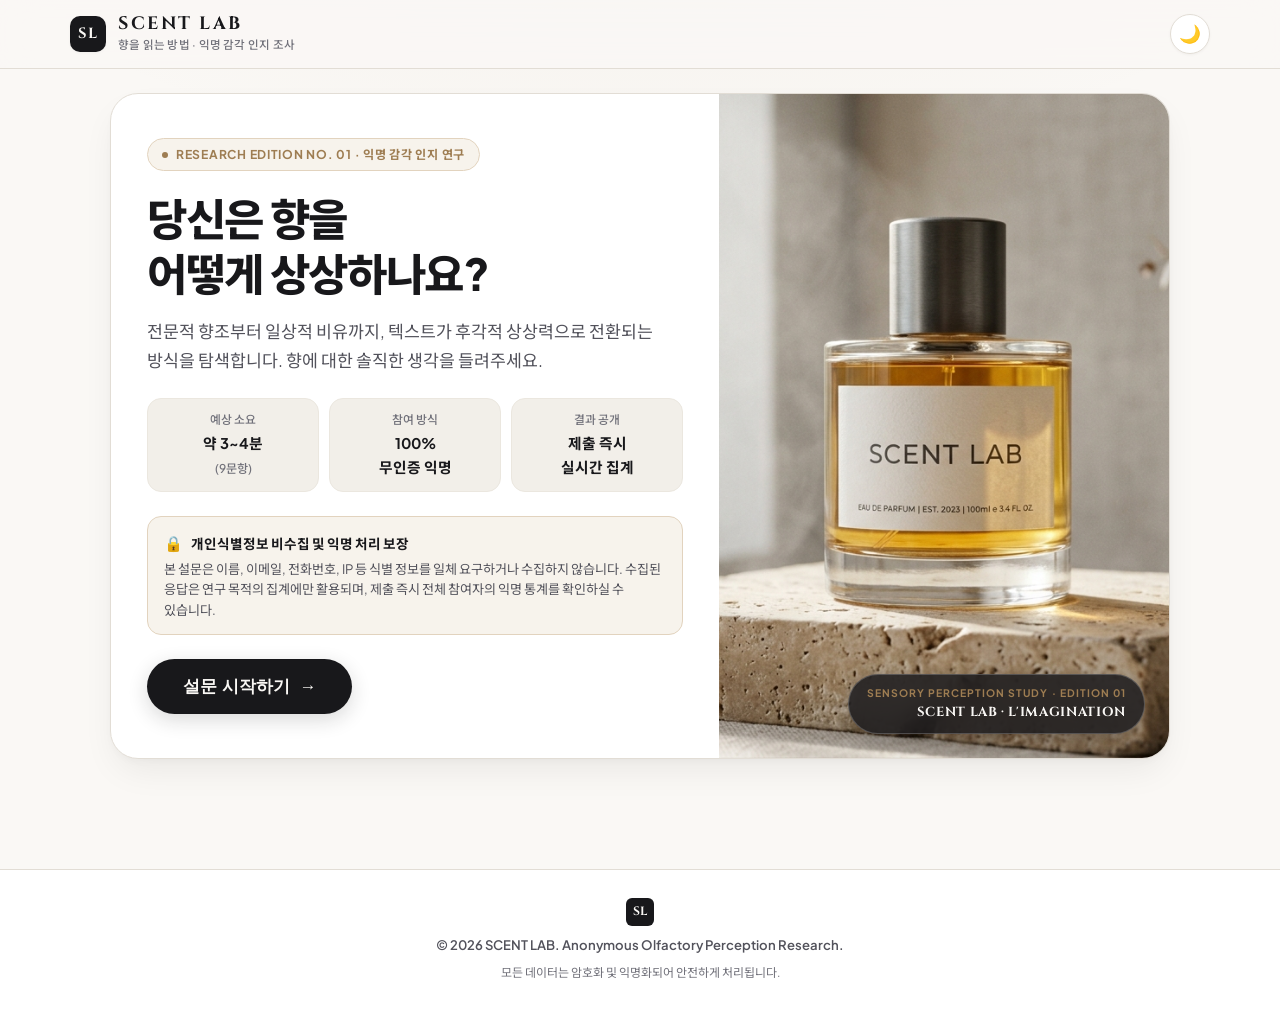
==== commit 0c218a92: "feat(ui): restore high-res signature perfume visuals on mobile and desktop" ====
--- a/index.html
+++ b/index.html
@@ -13,7 +13,7 @@
   <link rel="preconnect" href="https://fonts.googleapis.com">
   <link rel="preconnect" href="https://fonts.gstatic.com" crossorigin>
   <link href="https://fonts.googleapis.com/css2?family=Cinzel:wght@500;600;700&family=Noto+Sans+KR:wght@300;400;500;600;700;800&family=Plus+Jakarta+Sans:wght@400;500;600;700;800&display=swap" rel="stylesheet">
-  <link rel="stylesheet" href="style.css?v=20261013-clean-editorial-3">
+  <link rel="stylesheet" href="style.css?v=20261013-visual-rich-1">
 </head>
 <body>
   <a href="#main-content" class="skip-link">본문으로 건너뛰기</a>
@@ -60,6 +60,15 @@
               전문적 향조부터 일상적 비유까지, 텍스트가 후각적 상상력으로 전환되는 방식을 탐색합니다. 향에 대한 솔직한 생각을 들려주세요.
             </p>
 
+            <!-- Mobile Visual Card: Nano Banana Perfume Hero (Shown on Mobile < 960px) -->
+            <div class="hero-mobile-visual-card">
+              <img src="assets/perfume-hero.jpg" alt="SCENT LAB 니치 향수 시그니처 글래스 보틀" class="hero-mobile-bottle-img">
+              <div class="hero-mobile-badge-overlay">
+                <span class="hero-mobile-badge-tag">SCENT LAB · L'IMAGINATION</span>
+                <span class="hero-mobile-badge-desc">100% Anonymous Olfactory Research</span>
+              </div>
+            </div>
+
             <!-- Stats Banner: 3 Compact Cards -->
             <div class="hero-stats-banner">
               <div class="hero-stat-card">
@@ -91,42 +100,12 @@
             </button>
           </div>
 
-          <!-- Right: Archival Editorial Plinth (Zero AI Slop) -->
+          <!-- Right: Desktop Perfume Visual Plinth -->
           <div class="hero-visual-pane">
-            <div class="hero-archival-plinth">
-              <div class="archival-plinth-inner">
-                <div class="plinth-header">
-                  <span class="plinth-institution">SCENT LAB · SENSORY PERCEPTION</span>
-                  <span class="plinth-batch">EDITION NO. 01</span>
-                </div>
-                <div class="plinth-monogram">SL</div>
-                <div class="plinth-title-block">
-                  <h3 class="plinth-main-title">L'IMAGINATION</h3>
-                  <p class="plinth-sub">How Text Constructs Olfactory Experience</p>
-                </div>
-                <div class="plinth-divider"></div>
-                <div class="plinth-specs-list">
-                  <div class="plinth-spec-row">
-                    <span class="spec-num">01</span>
-                    <span class="spec-label">Nomenclature</span>
-                    <span class="spec-val">Aldehyde · Oakmoss · Musk</span>
-                  </div>
-                  <div class="plinth-spec-row">
-                    <span class="spec-num">02</span>
-                    <span class="spec-label">Atmosphere</span>
-                    <span class="spec-val">Sunlit Morning · White Linen</span>
-                  </div>
-                  <div class="plinth-spec-row">
-                    <span class="spec-num">03</span>
-                    <span class="spec-label">Everyday Memory</span>
-                    <span class="spec-val">Sun-dried Cotton · Clean Softener</span>
-                  </div>
-                </div>
-                <div class="plinth-footer">
-                  <span class="plinth-seal">100% ANONYMOUS · OPEN DATA</span>
-                  <span class="plinth-year">SEOUL · 2026</span>
-                </div>
-              </div>
+            <img src="assets/perfume-hero.jpg" alt="SCENT LAB 니치 향수 시그니처 글래스 보틀" class="hero-bottle-img">
+            <div class="hero-badge-overlay">
+              <span class="hero-badge-edition">Sensory Perception Study · Edition 01</span>
+              <span class="hero-badge-title">SCENT LAB · L'IMAGINATION</span>
             </div>
           </div>
 
@@ -156,9 +135,12 @@
         
         <!-- Reference Panel: Left Column -->
         <aside id="reference-panel" class="reference-sticky-deck" aria-label="향 설명 참고자료">
-          <div class="ref-editorial-header">
-            <span class="ref-edition-tag">SENSORY ARCHIVE</span>
-            <h3 class="ref-edition-title">향 설명 참고 자료</h3>
+          <div class="ref-photo-header">
+            <img src="assets/perfume-lab.jpg" alt="향수 연구소 시향지 아틀리에">
+            <div class="ref-photo-overlay">
+              <span class="ref-photo-tag">SENSORY ARCHIVE</span>
+              <span class="ref-photo-title">향 설명 참고 자료</span>
+            </div>
           </div>
 
           <div class="ref-deck-content">
@@ -809,6 +791,6 @@
   </footer>
 
   <!-- Application Logic -->
-  <script src="app.js?v=20261013-clean-editorial-3"></script>
+  <script src="app.js?v=20261013-visual-rich-1"></script>
 </body>
 </html>
--- a/style.css
+++ b/style.css
@@ -700,126 +700,60 @@
   transform: translateX(4px);
 }
 
-/* Desktop Archival Editorial Plinth (Zero AI Slop) */
+/* Desktop Perfume Visual Pane (Nano Banana High-Res Perfume Hero) */
 .hero-visual-pane {
+  position: relative;
+  overflow: hidden;
+  background: #E5DEC9;
+  min-height: 480px;
   display: flex;
   align-items: center;
   justify-content: center;
-  padding: 32px;
-  background: var(--bg-subtle);
-  border-left: 1px solid var(--border-color);
-  min-height: 480px;
 }
 @media (max-width: 959px) {
   .hero-visual-pane {
     display: none;
   }
 }
-
-.hero-archival-plinth {
+.hero-bottle-img {
   width: 100%;
-  max-width: 380px;
-  background: var(--bg-surface);
-  border: 1px solid var(--border-color);
-  border-radius: var(--radius-md);
-  padding: 22px 20px;
-  box-shadow: var(--shadow-md);
-}
-.archival-plinth-inner {
+  height: 100%;
+  object-fit: cover;
+  display: block;
+  transition: transform 0.8s ease;
+}
+.hero-visual-pane:hover .hero-bottle-img {
+  transform: scale(1.03);
+}
+
+.hero-badge-overlay {
+  position: absolute;
+  bottom: 24px;
+  right: 24px;
+  background: rgba(24, 24, 27, 0.82);
+  backdrop-filter: blur(12px);
+  -webkit-backdrop-filter: blur(12px);
+  color: #FAF8F5;
+  padding: 10px 18px;
+  border-radius: var(--radius-pill);
   display: flex;
   flex-direction: column;
-  gap: 14px;
-  border: 1px solid var(--border-subtle);
-  border-radius: var(--radius-sm);
-  padding: 20px 18px;
-}
-.plinth-header {
-  display: flex;
-  justify-content: space-between;
-  align-items: center;
-  font-size: 0.68rem;
-  letter-spacing: 0.08em;
-  color: var(--text-muted);
-  font-weight: 700;
+  align-items: flex-end;
+  border: 1px solid rgba(255, 255, 255, 0.2);
+  box-shadow: 0 4px 16px rgba(0, 0, 0, 0.25);
+}
+.hero-badge-edition {
+  font-size: 0.65rem;
+  letter-spacing: 0.1em;
+  color: var(--scent-gold);
   text-transform: uppercase;
-  border-bottom: 1px solid var(--border-subtle);
-  padding-bottom: 8px;
-}
-.plinth-monogram {
+  font-weight: 700;
+}
+.hero-badge-title {
+  font-size: 0.82rem;
+  font-weight: 700;
+  letter-spacing: 0.05em;
   font-family: var(--font-serif);
-  font-size: 2.2rem;
-  font-weight: 700;
-  color: var(--scent-gold);
-  line-height: 1;
-  letter-spacing: 0.05em;
-  text-align: center;
-  margin: 2px 0;
-}
-.plinth-title-block {
-  text-align: center;
-}
-.plinth-main-title {
-  font-family: var(--font-serif);
-  font-size: 1.25rem;
-  font-weight: 700;
-  letter-spacing: 0.08em;
-  color: var(--text-main);
-  margin-bottom: 3px;
-}
-.plinth-sub {
-  font-size: 0.74rem;
-  color: var(--text-muted);
-  letter-spacing: 0.02em;
-}
-.plinth-divider {
-  height: 1px;
-  background: var(--border-subtle);
-  width: 100%;
-}
-.plinth-specs-list {
-  display: flex;
-  flex-direction: column;
-  gap: 10px;
-}
-.plinth-spec-row {
-  display: flex;
-  align-items: center;
-  gap: 8px;
-  font-size: 0.76rem;
-}
-.spec-num {
-  font-family: var(--font-serif);
-  font-weight: 700;
-  color: var(--scent-gold);
-  font-size: 0.72rem;
-  min-width: 18px;
-}
-.spec-label {
-  font-weight: 600;
-  color: var(--text-muted);
-  min-width: 76px;
-}
-.spec-val {
-  color: var(--text-main);
-  font-weight: 500;
-  flex: 1;
-  text-align: right;
-  word-break: keep-all;
-}
-.plinth-footer {
-  display: flex;
-  justify-content: space-between;
-  align-items: center;
-  font-size: 0.65rem;
-  letter-spacing: 0.06em;
-  color: var(--text-muted);
-  border-top: 1px solid var(--border-subtle);
-  padding-top: 8px;
-  margin-top: 2px;
-}
-.plinth-seal {
-  font-weight: 700;
-  color: var(--scent-gold);
 }
 
 /* ==========================================================================
@@ -931,28 +865,44 @@
   }
 }
 
-.ref-editorial-header {
-  padding: 20px 22px 16px;
-  background: var(--bg-subtle);
-  border-bottom: 1px solid var(--border-color);
+.ref-photo-header {
+  position: relative;
+  height: 130px;
+  overflow: hidden;
+}
+.ref-photo-header img {
+  width: 100%;
+  height: 100%;
+  object-fit: cover;
+  display: block;
+  transition: transform 0.6s ease;
+}
+.reference-sticky-deck:hover .ref-photo-header img {
+  transform: scale(1.02);
+}
+.ref-photo-overlay {
+  position: absolute;
+  inset: 0;
+  background: linear-gradient(to top, rgba(12, 10, 9, 0.88) 0%, rgba(12, 10, 9, 0.25) 100%);
   display: flex;
   flex-direction: column;
-  gap: 4px;
-}
-.ref-edition-tag {
-  font-size: 0.68rem;
-  letter-spacing: 0.1em;
-  font-weight: 700;
+  justify-content: flex-end;
+  padding: 14px 18px;
+}
+.ref-photo-tag {
+  font-size: 0.65rem;
+  font-weight: 700;
+  letter-spacing: 0.12em;
   color: var(--scent-gold);
   text-transform: uppercase;
-  font-family: var(--font-sans);
-}
-.ref-edition-title {
+  margin-bottom: 2px;
+}
+.ref-photo-title {
   font-family: var(--font-serif);
-  font-size: 1.1rem;
+  font-size: 1.05rem;
   font-weight: 700;
   letter-spacing: 0.04em;
-  color: var(--text-main);
+  color: #FAF8F5;
   margin: 0;
 }
 
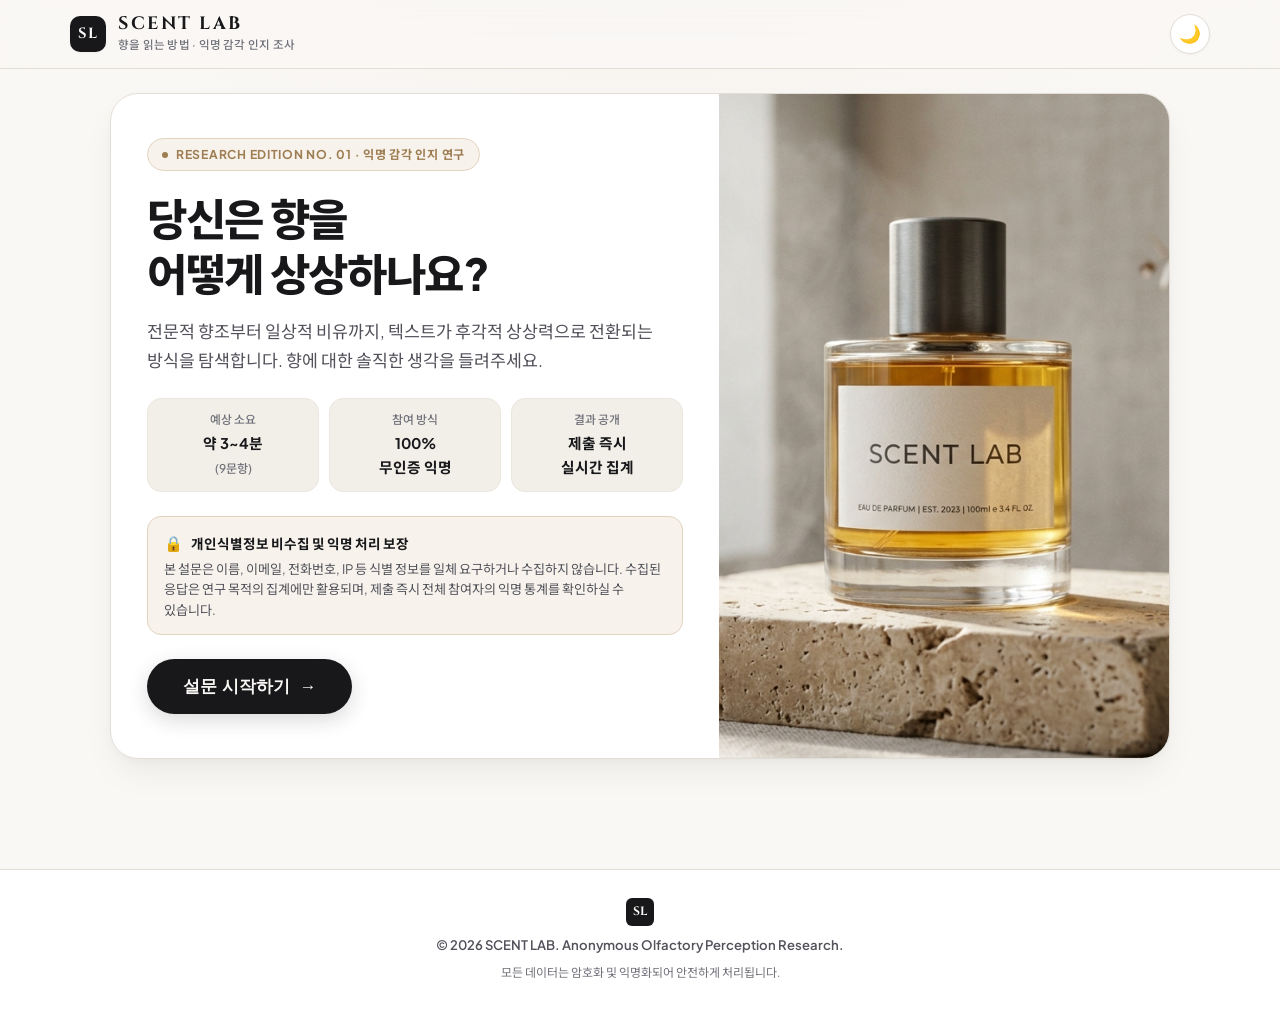
==== commit d5ee05bb: "fix(ui): remove dark badge overlay occluding perfume bottle on mobile and desktop" ====
--- a/index.html
+++ b/index.html
@@ -13,7 +13,7 @@
   <link rel="preconnect" href="https://fonts.googleapis.com">
   <link rel="preconnect" href="https://fonts.gstatic.com" crossorigin>
   <link href="https://fonts.googleapis.com/css2?family=Cinzel:wght@500;600;700&family=Noto+Sans+KR:wght@300;400;500;600;700;800&family=Plus+Jakarta+Sans:wght@400;500;600;700;800&display=swap" rel="stylesheet">
-  <link rel="stylesheet" href="style.css?v=20261013-visual-rich-1">
+  <link rel="stylesheet" href="style.css?v=20261013-visual-rich-3">
 </head>
 <body>
   <a href="#main-content" class="skip-link">본문으로 건너뛰기</a>
@@ -63,10 +63,6 @@
             <!-- Mobile Visual Card: Nano Banana Perfume Hero (Shown on Mobile < 960px) -->
             <div class="hero-mobile-visual-card">
               <img src="assets/perfume-hero.jpg" alt="SCENT LAB 니치 향수 시그니처 글래스 보틀" class="hero-mobile-bottle-img">
-              <div class="hero-mobile-badge-overlay">
-                <span class="hero-mobile-badge-tag">SCENT LAB · L'IMAGINATION</span>
-                <span class="hero-mobile-badge-desc">100% Anonymous Olfactory Research</span>
-              </div>
             </div>
 
             <!-- Stats Banner: 3 Compact Cards -->
@@ -103,10 +99,6 @@
           <!-- Right: Desktop Perfume Visual Plinth -->
           <div class="hero-visual-pane">
             <img src="assets/perfume-hero.jpg" alt="SCENT LAB 니치 향수 시그니처 글래스 보틀" class="hero-bottle-img">
-            <div class="hero-badge-overlay">
-              <span class="hero-badge-edition">Sensory Perception Study · Edition 01</span>
-              <span class="hero-badge-title">SCENT LAB · L'IMAGINATION</span>
-            </div>
           </div>
 
         </div>
@@ -145,7 +137,7 @@
 
           <div class="ref-deck-content">
             <button type="button" id="ref-accordion-btn" class="ref-accordion-trigger" aria-expanded="true" aria-controls="ref-content">
-              <span>향 설명 참고자료</span>
+              <span>향 설명 참고자료 (A · B · C 향조 상세)</span>
               <span class="ref-accordion-icon" aria-hidden="true">▼</span>
             </button>
 
@@ -791,6 +783,6 @@
   </footer>
 
   <!-- Application Logic -->
-  <script src="app.js?v=20261013-visual-rich-1"></script>
+  <script src="app.js?v=20261013-visual-rich-2"></script>
 </body>
 </html>
--- a/style.css
+++ b/style.css
@@ -496,35 +496,6 @@
 .hero-mobile-visual-card:hover .hero-mobile-bottle-img {
   transform: scale(1.03);
 }
-.hero-mobile-badge-overlay {
-  position: absolute;
-  bottom: 12px;
-  left: 12px;
-  right: 12px;
-  background: rgba(24, 24, 27, 0.82);
-  backdrop-filter: blur(10px);
-  -webkit-backdrop-filter: blur(10px);
-  color: #FAF8F5;
-  padding: 8px 14px;
-  border-radius: var(--radius-sm);
-  display: flex;
-  flex-direction: column;
-  gap: 2px;
-  border: 1px solid rgba(255, 255, 255, 0.2);
-}
-.hero-mobile-badge-tag {
-  font-size: 0.74rem;
-  font-weight: 800;
-  letter-spacing: 0.08em;
-  color: var(--scent-gold);
-  text-transform: uppercase;
-  font-family: var(--font-serif);
-}
-.hero-mobile-badge-desc {
-  font-size: 0.7rem;
-  color: #E2DDD5;
-  font-weight: 400;
-}
 
 /* Stats Banner: 3 responsive cards */
 .hero-stats-banner {
@@ -726,36 +697,6 @@
   transform: scale(1.03);
 }
 
-.hero-badge-overlay {
-  position: absolute;
-  bottom: 24px;
-  right: 24px;
-  background: rgba(24, 24, 27, 0.82);
-  backdrop-filter: blur(12px);
-  -webkit-backdrop-filter: blur(12px);
-  color: #FAF8F5;
-  padding: 10px 18px;
-  border-radius: var(--radius-pill);
-  display: flex;
-  flex-direction: column;
-  align-items: flex-end;
-  border: 1px solid rgba(255, 255, 255, 0.2);
-  box-shadow: 0 4px 16px rgba(0, 0, 0, 0.25);
-}
-.hero-badge-edition {
-  font-size: 0.65rem;
-  letter-spacing: 0.1em;
-  color: var(--scent-gold);
-  text-transform: uppercase;
-  font-weight: 700;
-}
-.hero-badge-title {
-  font-size: 0.82rem;
-  font-weight: 700;
-  letter-spacing: 0.05em;
-  font-family: var(--font-serif);
-}
-
 /* ==========================================================================
    2. SURVEY VIEW & STEPPER
    ========================================================================== */
@@ -861,7 +802,15 @@
 }
 @media (max-width: 959px) {
   .reference-sticky-deck {
-    display: none;
+    display: block;
+    margin-bottom: 24px;
+    border-radius: var(--radius-md);
+  }
+  .ref-photo-header {
+    height: 110px;
+  }
+  .ref-deck-content {
+    padding: 14px 16px;
   }
 }
 
